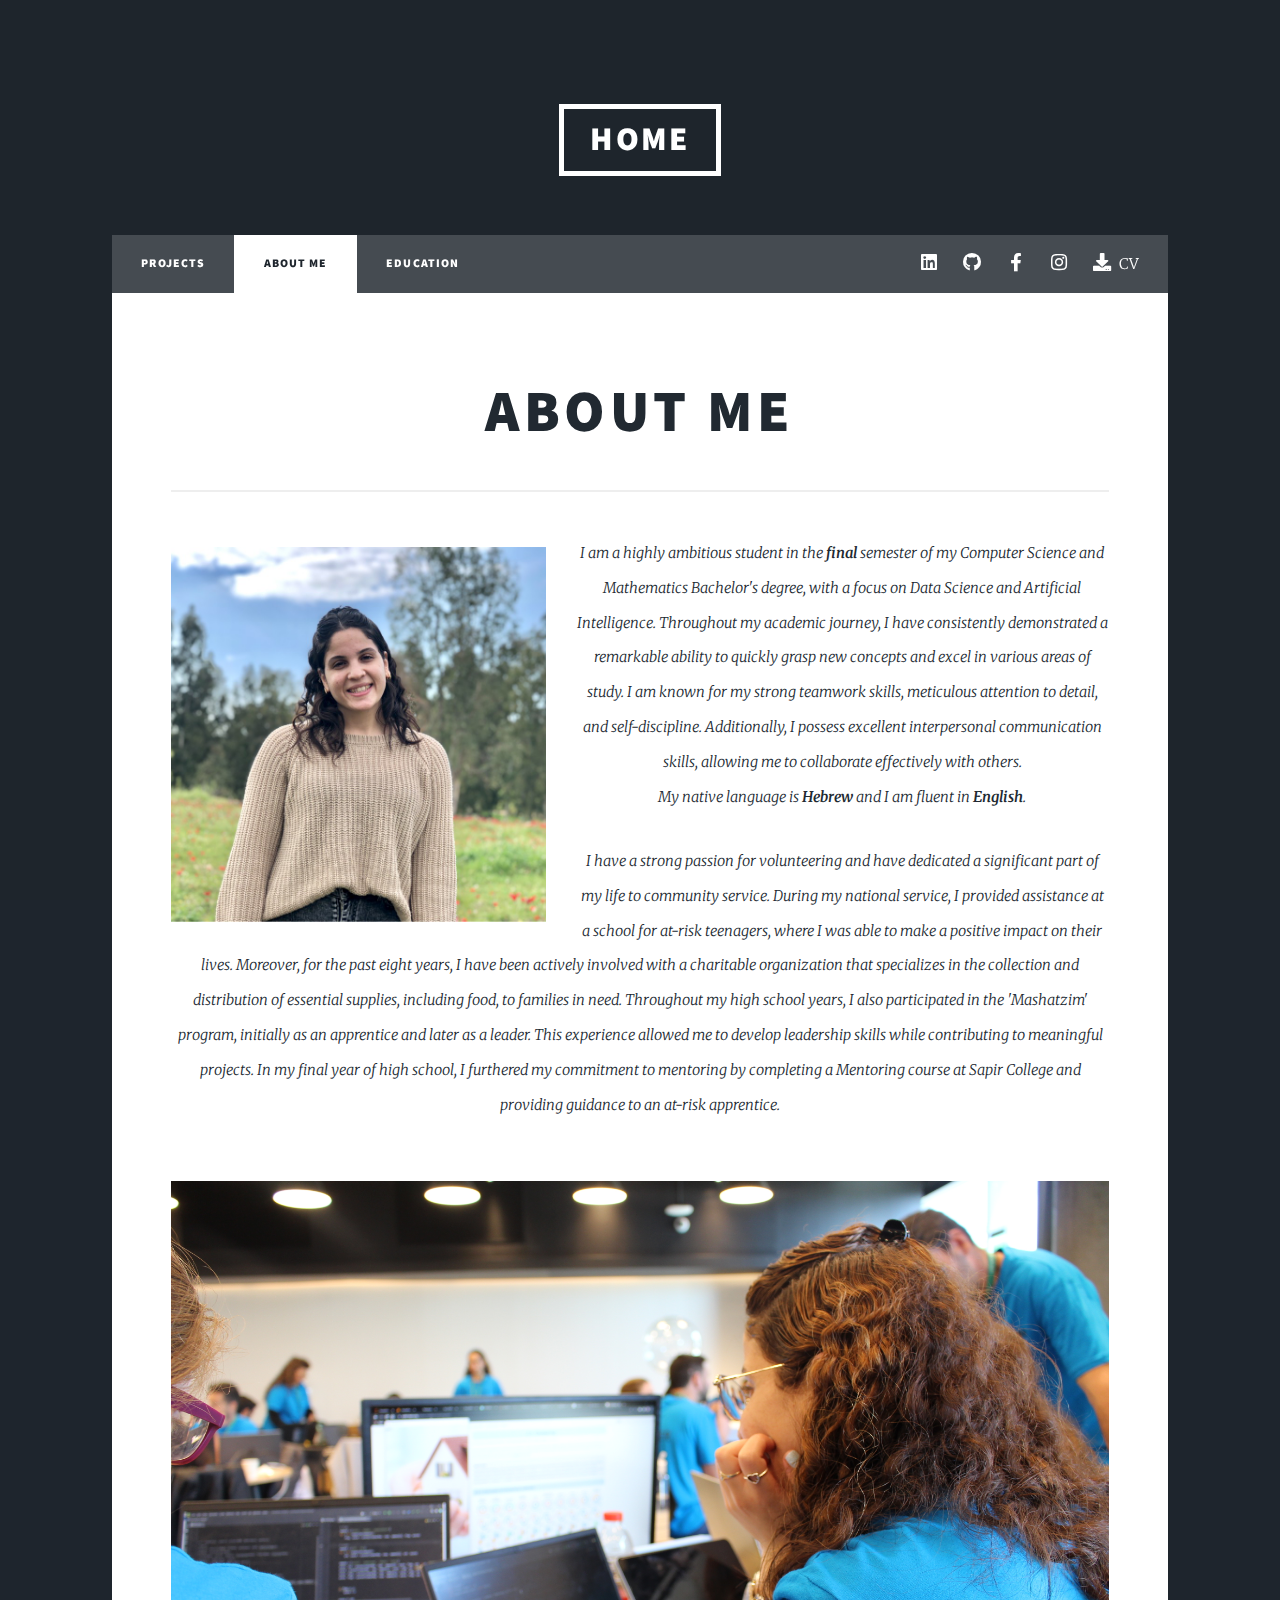
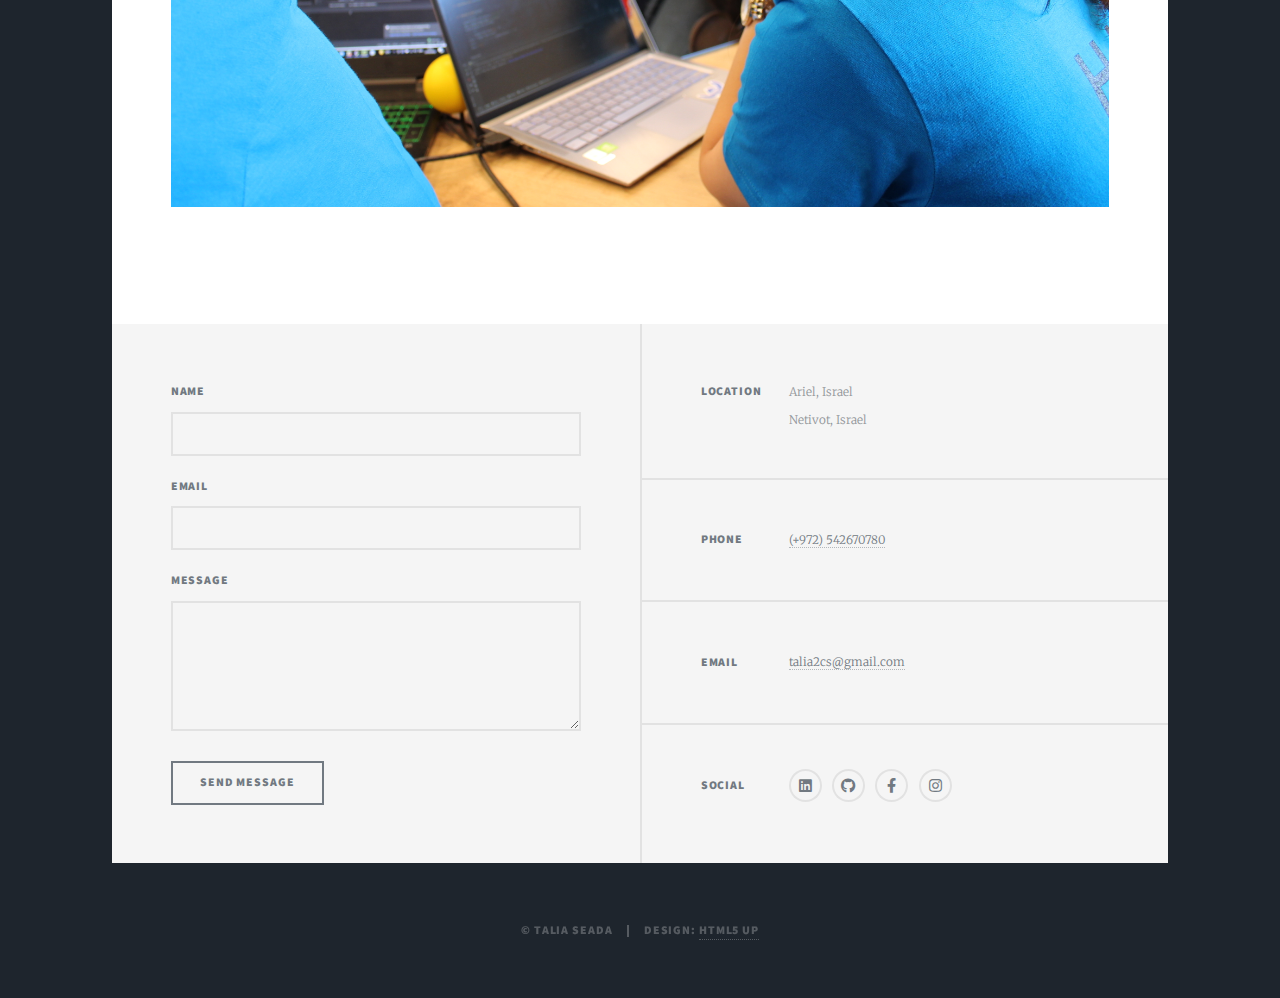
==== aboutMe.html @ 1554a75b "about" ====
<!DOCTYPE HTML>
<!--
	Massively by HTML5 UP
	html5up.net | @ajlkn
	Free for personal and commercial use under the CCA 3.0 license (html5up.net/license)
-->
<html>
	<head>
		<title>Talia Seada | About Me</title>
		<meta charset="utf-8" />
		<meta name="viewport" content="width=device-width, initial-scale=1, user-scalable=no" />
		<link rel="stylesheet" href="assets/css/main.css" />
		<noscript><link rel="stylesheet" href="assets/css/noscript.css" /></noscript>
	</head>
	<body class="is-preload">

		<!-- Wrapper -->
			<div id="wrapper">

				<!-- Header -->
					<header id="header">
						<a href="index.html" class="logo">Home</a>
					</header>

				<!-- Nav -->
					<nav id="nav">
						<ul class="links">
							<li><a href="index.html">Projects</a></li>
							<li class="active"><a href="aboutMe.html">About Me</a></li>
							<li><a href="education.html">Education</a></li>
						</ul>
						<ul class="icons alt">
							<li><a href="https://www.linkedin.com/in/talia-seada/" class="icon brands alt fa-linkedin"><span class="label">linkedin</span></a></li>
							<li><a href="https://github.com/TaliaSeada" class="icon brands alt fa-github"><span class="label">GitHub</span></a></li>
							<li><a href="https://www.facebook.com/profile.php?id=100004389551434" class="icon brands alt fa-facebook-f"><span class="label">Facebook</span></a></li>
							<li><a href="https://www.instagram.com/talia.seada/" class="icon brands alt fa-instagram"><span class="label">Instagram</span></a></li>
							<li><a href="#" class="icon solid fa-download"><span class="lablel">CV</span></a></li>
						</ul>
					</nav>

				<!-- Main -->
					<div id="main">

						<!-- Post -->
							<section class="post">
								<header class="major">
									<h1>About Me</h1>
									<hr />
									<p><span class="image left"><img src="images/profile.jpg" alt="" /></span> I am a highly ambitious student in the <strong>final</strong> semester of my Computer Science and Mathematics Bachelor's degree,
										with a focus on Data Science and Artificial Intelligence. Throughout my academic journey, 
										I have consistently demonstrated a remarkable ability to quickly grasp new concepts and excel in various areas of study.
										I am known for my strong teamwork skills, meticulous attention to detail, and self-discipline.
										Additionally, I possess excellent interpersonal communication skills, allowing me to collaborate effectively with others.<br/>
										My native language is <b>Hebrew</b> and I am fluent in <b>English</b>.</p>
									
									<p> I have a strong passion for volunteering and have dedicated a significant part of my life to community service. 
										During my national service, I provided assistance at a school for at-risk teenagers, where I was able to make a positive impact on their lives. 
										Moreover, for the past eight years, I have been actively involved with a charitable organization that specializes in 
										the collection and distribution of essential supplies, including food, to families in need.
										Throughout my high school years, I also participated in the 'Mashatzim' program, initially as an apprentice and later as a leader. 
										This experience allowed me to develop leadership skills while contributing to meaningful projects. In my final year of high school, 
										I furthered my commitment to mentoring by completing a Mentoring course at Sapir College and providing guidance to an at-risk apprentice. 
									</p>	
								</header>
							
								
								<div class="image main"><img src="images/me.JPG" alt="" /></div>
							</section>
							

					</div>

				<!-- Footer -->
					<footer id="footer">
						<section>
							<form method="post" action="#">
								<div class="fields">
									<div class="field">
										<label for="name">Name</label>
										<input type="text" name="name" id="name" />
									</div>
									<div class="field">
										<label for="email">Email</label>
										<input type="text" name="email" id="email" />
									</div>
									<div class="field">
										<label for="message">Message</label>
										<textarea name="message" id="message" rows="3"></textarea>
									</div>
								</div>
								<ul class="actions">
									<li><input type="submit" value="Send Message" /></li>
								</ul>
							</form>
						</section>
						<section class="split contact">
							<section class="alt">
								<h3>Location</h3>
								<p>Ariel, Israel<br />
								Netivot, Israel</p>
							</section>
							<section>
								<h3>Phone</h3>
								<p><a>(+972) 542670780</a></p>
							</section>
							<section>
								<h3>Email</h3>
								<p><a href="mailto: talia2cs@gmail.com"> talia2cs@gmail.com</a></p>
							</section>
							<section>
								<h3>Social</h3>
								<ul class="icons alt">
									<li><a href="https://www.linkedin.com/in/talia-seada/" class="icon brands alt fa-linkedin"><span class="label">linkedin</span></a></li>
									<li><a href="https://github.com/TaliaSeada" class="icon brands alt fa-github"><span class="label">GitHub</span></a></li>
									<li><a href="https://www.facebook.com/profile.php?id=100004389551434" class="icon brands alt fa-facebook-f"><span class="label">Facebook</span></a></li>
									<li><a href="https://www.instagram.com/talia.seada/" class="icon brands alt fa-instagram"><span class="label">Instagram</span></a></li>
								</ul>
							</section>
						</section>
					</footer>

				<!-- Copyright -->
					<div id="copyright">
						<ul><li>&copy; Talia Seada</li><li>Design: <a href="https://html5up.net">HTML5 UP</a></li></ul>
					</div>

			</div>

		<!-- Scripts -->
			<script src="assets/js/jquery.min.js"></script>
			<script src="assets/js/jquery.scrollex.min.js"></script>
			<script src="assets/js/jquery.scrolly.min.js"></script>
			<script src="assets/js/browser.min.js"></script>
			<script src="assets/js/breakpoints.min.js"></script>
			<script src="assets/js/util.js"></script>
			<script src="assets/js/main.js"></script>

	</body>
</html>
---- assets/css/main.css ----
@import url(fontawesome-all.min.css);
@import url("https://fonts.googleapis.com/css?family=Merriweather:300,700,300italic,700italic|Source+Sans+Pro:900");

/*
	Massively by HTML5 UP
	html5up.net | @ajlkn
	Free for personal and commercial use under the CCA 3.0 license (html5up.net/license)
*/

html, body, div, span, applet, object,
iframe, h1, h2, h3, h4, h5, h6, p, blockquote,
pre, a, abbr, acronym, address, big, cite,
code, del, dfn, em, img, ins, kbd, q, s, samp,
small, strike, strong, sub, sup, tt, var, b,
u, i, center, dl, dt, dd, ol, ul, li, fieldset,
form, label, legend, table, caption, tbody,
tfoot, thead, tr, th, td, article, aside,
canvas, details, embed, figure, figcaption,
footer, header, hgroup, menu, nav, output, ruby,
section, summary, time, mark, audio, video {
	margin: 0;
	padding: 0;
	border: 0;
	font-size: 100%;
	font: inherit;
	vertical-align: baseline;}

article, aside, details, figcaption, figure,
footer, header, hgroup, menu, nav, section {
	display: block;}

body {
	line-height: 1;
}

ol, ul {
	list-style: none;
}

blockquote, q {
	quotes: none;
}

	blockquote:before, blockquote:after, q:before, q:after {
		content: '';
		content: none;
	}

table {
	border-collapse: collapse;
	border-spacing: 0;
}

body {
	-webkit-text-size-adjust: none;
}

mark {
	background-color: transparent;
	color: inherit;
}

input::-moz-focus-inner {
	border: 0;
	padding: 0;
}

input, select, textarea {
	-moz-appearance: none;
	-webkit-appearance: none;
	-ms-appearance: none;
	appearance: none;
}

/* Basic */

	@-ms-viewport {
		width: device-width;
	}

	body {
		-ms-overflow-style: scrollbar;
	}

	@media screen and (max-width: 480px) {

		html, body {
			min-width: 320px;
		}

	}

	html {
		box-sizing: border-box;
	}

	*, *:before, *:after {
		box-sizing: inherit;
	}

	body {
		background-color: #1e252d;
	}

		body.is-preload *, body.is-preload *:before, body.is-preload *:after {
			-moz-animation: none !important;
			-webkit-animation: none !important;
			-ms-animation: none !important;
			animation: none !important;
			-moz-transition: none !important;
			-webkit-transition: none !important;
			-ms-transition: none !important;
			transition: none !important;
		}

/* Type */

	html {
		font-size: 16pt;
	}

		@media screen and (max-width: 1680px) {

			html {
				font-size: 12pt;
			}

		}

		@media screen and (max-width: 1280px) {

			html {
				font-size: 11pt;
			}

		}

		@media screen and (max-width: 360px) {

			html {
				font-size: 10pt;
			}

		}

	body {
		color: #212931;
	}

	body, input, select, textarea {
		font-family: "Merriweather", Georgia, serif;
		font-weight: 300;
		font-size: 1rem;
		line-height: 2.375;
	}

	a {
		-moz-transition: color 0.2s ease-in-out, background-color 0.2s ease-in-out, border-color 0.2s ease-in-out, box-shadow 0.2s ease-in-out;
		-webkit-transition: color 0.2s ease-in-out, background-color 0.2s ease-in-out, border-color 0.2s ease-in-out, box-shadow 0.2s ease-in-out;
		-ms-transition: color 0.2s ease-in-out, background-color 0.2s ease-in-out, border-color 0.2s ease-in-out, box-shadow 0.2s ease-in-out;
		transition: color 0.2s ease-in-out, background-color 0.2s ease-in-out, border-color 0.2s ease-in-out, box-shadow 0.2s ease-in-out;
		border-bottom: dotted 1px;
		text-decoration: none;
	}

		a:hover {
			border-bottom-color: transparent;
		}

	strong, b {
		font-weight: 600;
	}

	em, i {
		font-style: italic;
	}

	p {
		text-align: justify;
		margin: 0 0 2rem 0;
	}

	h1, h2, h3, h4, h5, h6 {
		font-family: "Source Sans Pro", Helvetica, sans-serif;
		font-weight: 900;
		line-height: 1.5;
		letter-spacing: 0.075em;
		text-transform: uppercase;
		margin: 0 0 1rem 0;
	}

		h1 a, h2 a, h3 a, h4 a, h5 a, h6 a {
			border-bottom: 0;
			color: inherit;
			text-decoration: none;
		}

	h1 {
		font-size: 4rem;
		line-height: 1.1;
		margin: 0 0 2rem 0;
	}

	h2 {
		font-size: 1.75rem;
		line-height: 1.3;
		margin: 0 0 1.5rem 0;
	}

	h3 {
		font-size: 1.25rem;
		margin: 0 0 1.5rem 0;
	}

	h4 {
		font-size: 1rem;
	}

	h5 {
		font-size: 0.9rem;
	}

	h6 {
		font-size: 0.8rem;
	}

	sub {
		font-size: 0.8rem;
		position: relative;
		top: 0.5rem;
	}

	sup {
		font-size: 0.8rem;
		position: relative;
		top: -0.5rem;
	}

	blockquote {
		border-left: solid 4px;
		font-style: italic;
		margin: 0 0 2rem 0;
		padding: 0.5rem 0 0.5rem 2rem;
	}

	code {
		border: solid 2px;
		font-family: "Courier New", monospace;
		font-size: 0.9rem;
		margin: 0 0.25rem;
		padding: 0.25rem 0.65rem;
	}

	pre {
		-webkit-overflow-scrolling: touch;
		font-family: "Courier New", monospace;
		font-size: 0.9rem;
		margin: 0 0 2rem 0;
	}

		pre code {
			display: block;
			line-height: 1.75;
			padding: 1rem 1.5rem;
			overflow-x: auto;
		}

	hr {
		border: 0;
		border-bottom: solid 2px;
		margin: 3rem 0;
	}

		hr.major {
			margin: 5rem 0;
		}

	.align-left {
		text-align: left;
	}

	.align-center {
		text-align: center;
	}

	.align-right {
		text-align: right;
	}

	input, select, textarea {
		color: #212931;
	}

	a {
		color: #212931;
		border-bottom-color: rgba(33, 41, 49, 0.5);
	}

		a:hover {
			border-bottom-color: transparent;
			color: #18bfef !important;
		}

	strong, b {
		color: #212931;
	}

	h1, h2, h3, h4, h5, h6 {
		color: #212931;
	}

	blockquote {
		border-left-color: #eeeeee;
	}

	code {
		background: rgba(220, 220, 220, 0.25);
		border-color: #eeeeee;
	}

	hr {
		border-bottom-color: #eeeeee;
	}

/* Row */

	.row {
		display: flex;
		flex-wrap: wrap;
		box-sizing: border-box;
		align-items: stretch;
	}

		.row > * {
			box-sizing: border-box;
		}

		.row.gtr-uniform > * > :last-child {
			margin-bottom: 0;
		}

		.row.aln-left {
			justify-content: flex-start;
		}

		.row.aln-center {
			justify-content: center;
		}

		.row.aln-right {
			justify-content: flex-end;
		}

		.row.aln-top {
			align-items: flex-start;
		}

		.row.aln-middle {
			align-items: center;
		}

		.row.aln-bottom {
			align-items: flex-end;
		}

		.row > .imp {
			order: -1;
		}

		.row > .col-1 {
			width: 8.33333%;
		}

		.row > .off-1 {
			margin-left: 8.33333%;
		}

		.row > .col-2 {
			width: 16.66667%;
		}

		.row > .off-2 {
			margin-left: 16.66667%;
		}

		.row > .col-3 {
			width: 25%;
		}

		.row > .off-3 {
			margin-left: 25%;
		}

		.row > .col-4 {
			width: 33.33333%;
		}

		.row > .off-4 {
			margin-left: 33.33333%;
		}

		.row > .col-5 {
			width: 41.66667%;
		}

		.row > .off-5 {
			margin-left: 41.66667%;
		}

		.row > .col-6 {
			width: 50%;
		}

		.row > .off-6 {
			margin-left: 50%;
		}

		.row > .col-7 {
			width: 58.33333%;
		}

		.row > .off-7 {
			margin-left: 58.33333%;
		}

		.row > .col-8 {
			width: 66.66667%;
		}

		.row > .off-8 {
			margin-left: 66.66667%;
		}

		.row > .col-9 {
			width: 75%;
		}

		.row > .off-9 {
			margin-left: 75%;
		}

		.row > .col-10 {
			width: 83.33333%;
		}

		.row > .off-10 {
			margin-left: 83.33333%;
		}

		.row > .col-11 {
			width: 91.66667%;
		}

		.row > .off-11 {
			margin-left: 91.66667%;
		}

		.row > .col-12 {
			width: 100%;
		}

		.row > .off-12 {
			margin-left: 100%;
		}

		.row.gtr-0 {
			margin-top: 0;
			margin-left: 0rem;
		}

			.row.gtr-0 > * {
				padding: 0 0 0 0rem;
			}

			.row.gtr-0.gtr-uniform {
				margin-top: 0rem;
			}

				.row.gtr-0.gtr-uniform > * {
					padding-top: 0rem;
				}

		.row.gtr-25 {
			margin-top: 0;
			margin-left: -0.375rem;
		}

			.row.gtr-25 > * {
				padding: 0 0 0 0.375rem;
			}

			.row.gtr-25.gtr-uniform {
				margin-top: -0.375rem;
			}

				.row.gtr-25.gtr-uniform > * {
					padding-top: 0.375rem;
				}

		.row.gtr-50 {
			margin-top: 0;
			margin-left: -0.75rem;
		}

			.row.gtr-50 > * {
				padding: 0 0 0 0.75rem;
			}

			.row.gtr-50.gtr-uniform {
				margin-top: -0.75rem;
			}

				.row.gtr-50.gtr-uniform > * {
					padding-top: 0.75rem;
				}

		.row {
			margin-top: 0;
			margin-left: -1.5rem;
		}

			.row > * {
				padding: 0 0 0 1.5rem;
			}

			.row.gtr-uniform {
				margin-top: -1.5rem;
			}

				.row.gtr-uniform > * {
					padding-top: 1.5rem;
				}

		.row.gtr-150 {
			margin-top: 0;
			margin-left: -2.25rem;
		}

			.row.gtr-150 > * {
				padding: 0 0 0 2.25rem;
			}

			.row.gtr-150.gtr-uniform {
				margin-top: -2.25rem;
			}

				.row.gtr-150.gtr-uniform > * {
					padding-top: 2.25rem;
				}

		.row.gtr-200 {
			margin-top: 0;
			margin-left: -3rem;
		}

			.row.gtr-200 > * {
				padding: 0 0 0 3rem;
			}

			.row.gtr-200.gtr-uniform {
				margin-top: -3rem;
			}

				.row.gtr-200.gtr-uniform > * {
					padding-top: 3rem;
				}

		@media screen and (max-width: 1680px) {

			.row {
				display: flex;
				flex-wrap: wrap;
				box-sizing: border-box;
				align-items: stretch;
			}

				.row > * {
					box-sizing: border-box;
				}

				.row.gtr-uniform > * > :last-child {
					margin-bottom: 0;
				}

				.row.aln-left {
					justify-content: flex-start;
				}

				.row.aln-center {
					justify-content: center;
				}

				.row.aln-right {
					justify-content: flex-end;
				}

				.row.aln-top {
					align-items: flex-start;
				}

				.row.aln-middle {
					align-items: center;
				}

				.row.aln-bottom {
					align-items: flex-end;
				}

				.row > .imp-xlarge {
					order: -1;
				}

				.row > .col-1-xlarge {
					width: 8.33333%;
				}

				.row > .off-1-xlarge {
					margin-left: 8.33333%;
				}

				.row > .col-2-xlarge {
					width: 16.66667%;
				}

				.row > .off-2-xlarge {
					margin-left: 16.66667%;
				}

				.row > .col-3-xlarge {
					width: 25%;
				}

				.row > .off-3-xlarge {
					margin-left: 25%;
				}

				.row > .col-4-xlarge {
					width: 33.33333%;
				}

				.row > .off-4-xlarge {
					margin-left: 33.33333%;
				}

				.row > .col-5-xlarge {
					width: 41.66667%;
				}

				.row > .off-5-xlarge {
					margin-left: 41.66667%;
				}

				.row > .col-6-xlarge {
					width: 50%;
				}

				.row > .off-6-xlarge {
					margin-left: 50%;
				}

				.row > .col-7-xlarge {
					width: 58.33333%;
				}

				.row > .off-7-xlarge {
					margin-left: 58.33333%;
				}

				.row > .col-8-xlarge {
					width: 66.66667%;
				}

				.row > .off-8-xlarge {
					margin-left: 66.66667%;
				}

				.row > .col-9-xlarge {
					width: 75%;
				}

				.row > .off-9-xlarge {
					margin-left: 75%;
				}

				.row > .col-10-xlarge {
					width: 83.33333%;
				}

				.row > .off-10-xlarge {
					margin-left: 83.33333%;
				}

				.row > .col-11-xlarge {
					width: 91.66667%;
				}

				.row > .off-11-xlarge {
					margin-left: 91.66667%;
				}

				.row > .col-12-xlarge {
					width: 100%;
				}

				.row > .off-12-xlarge {
					margin-left: 100%;
				}

				.row.gtr-0 {
					margin-top: 0;
					margin-left: 0rem;
				}

					.row.gtr-0 > * {
						padding: 0 0 0 0rem;
					}

					.row.gtr-0.gtr-uniform {
						margin-top: 0rem;
					}

						.row.gtr-0.gtr-uniform > * {
							padding-top: 0rem;
						}

				.row.gtr-25 {
					margin-top: 0;
					margin-left: -0.375rem;
				}

					.row.gtr-25 > * {
						padding: 0 0 0 0.375rem;
					}

					.row.gtr-25.gtr-uniform {
						margin-top: -0.375rem;
					}

						.row.gtr-25.gtr-uniform > * {
							padding-top: 0.375rem;
						}

				.row.gtr-50 {
					margin-top: 0;
					margin-left: -0.75rem;
				}

					.row.gtr-50 > * {
						padding: 0 0 0 0.75rem;
					}

					.row.gtr-50.gtr-uniform {
						margin-top: -0.75rem;
					}

						.row.gtr-50.gtr-uniform > * {
							padding-top: 0.75rem;
						}

				.row {
					margin-top: 0;
					margin-left: -1.5rem;
				}

					.row > * {
						padding: 0 0 0 1.5rem;
					}

					.row.gtr-uniform {
						margin-top: -1.5rem;
					}

						.row.gtr-uniform > * {
							padding-top: 1.5rem;
						}

				.row.gtr-150 {
					margin-top: 0;
					margin-left: -2.25rem;
				}

					.row.gtr-150 > * {
						padding: 0 0 0 2.25rem;
					}

					.row.gtr-150.gtr-uniform {
						margin-top: -2.25rem;
					}

						.row.gtr-150.gtr-uniform > * {
							padding-top: 2.25rem;
						}

				.row.gtr-200 {
					margin-top: 0;
					margin-left: -3rem;
				}

					.row.gtr-200 > * {
						padding: 0 0 0 3rem;
					}

					.row.gtr-200.gtr-uniform {
						margin-top: -3rem;
					}

						.row.gtr-200.gtr-uniform > * {
							padding-top: 3rem;
						}

		}

		@media screen and (max-width: 1280px) {

			.row {
				display: flex;
				flex-wrap: wrap;
				box-sizing: border-box;
				align-items: stretch;
			}

				.row > * {
					box-sizing: border-box;
				}

				.row.gtr-uniform > * > :last-child {
					margin-bottom: 0;
				}

				.row.aln-left {
					justify-content: flex-start;
				}

				.row.aln-center {
					justify-content: center;
				}

				.row.aln-right {
					justify-content: flex-end;
				}

				.row.aln-top {
					align-items: flex-start;
				}

				.row.aln-middle {
					align-items: center;
				}

				.row.aln-bottom {
					align-items: flex-end;
				}

				.row > .imp-large {
					order: -1;
				}

				.row > .col-1-large {
					width: 8.33333%;
				}

				.row > .off-1-large {
					margin-left: 8.33333%;
				}

				.row > .col-2-large {
					width: 16.66667%;
				}

				.row > .off-2-large {
					margin-left: 16.66667%;
				}

				.row > .col-3-large {
					width: 25%;
				}

				.row > .off-3-large {
					margin-left: 25%;
				}

				.row > .col-4-large {
					width: 33.33333%;
				}

				.row > .off-4-large {
					margin-left: 33.33333%;
				}

				.row > .col-5-large {
					width: 41.66667%;
				}

				.row > .off-5-large {
					margin-left: 41.66667%;
				}

				.row > .col-6-large {
					width: 50%;
				}

				.row > .off-6-large {
					margin-left: 50%;
				}

				.row > .col-7-large {
					width: 58.33333%;
				}

				.row > .off-7-large {
					margin-left: 58.33333%;
				}

				.row > .col-8-large {
					width: 66.66667%;
				}

				.row > .off-8-large {
					margin-left: 66.66667%;
				}

				.row > .col-9-large {
					width: 75%;
				}

				.row > .off-9-large {
					margin-left: 75%;
				}

				.row > .col-10-large {
					width: 83.33333%;
				}

				.row > .off-10-large {
					margin-left: 83.33333%;
				}

				.row > .col-11-large {
					width: 91.66667%;
				}

				.row > .off-11-large {
					margin-left: 91.66667%;
				}

				.row > .col-12-large {
					width: 100%;
				}

				.row > .off-12-large {
					margin-left: 100%;
				}

				.row.gtr-0 {
					margin-top: 0;
					margin-left: 0rem;
				}

					.row.gtr-0 > * {
						padding: 0 0 0 0rem;
					}

					.row.gtr-0.gtr-uniform {
						margin-top: 0rem;
					}

						.row.gtr-0.gtr-uniform > * {
							padding-top: 0rem;
						}

				.row.gtr-25 {
					margin-top: 0;
					margin-left: -0.375rem;
				}

					.row.gtr-25 > * {
						padding: 0 0 0 0.375rem;
					}

					.row.gtr-25.gtr-uniform {
						margin-top: -0.375rem;
					}

						.row.gtr-25.gtr-uniform > * {
							padding-top: 0.375rem;
						}

				.row.gtr-50 {
					margin-top: 0;
					margin-left: -0.75rem;
				}

					.row.gtr-50 > * {
						padding: 0 0 0 0.75rem;
					}

					.row.gtr-50.gtr-uniform {
						margin-top: -0.75rem;
					}

						.row.gtr-50.gtr-uniform > * {
							padding-top: 0.75rem;
						}

				.row {
					margin-top: 0;
					margin-left: -1.5rem;
				}

					.row > * {
						padding: 0 0 0 1.5rem;
					}

					.row.gtr-uniform {
						margin-top: -1.5rem;
					}

						.row.gtr-uniform > * {
							padding-top: 1.5rem;
						}

				.row.gtr-150 {
					margin-top: 0;
					margin-left: -2.25rem;
				}

					.row.gtr-150 > * {
						padding: 0 0 0 2.25rem;
					}

					.row.gtr-150.gtr-uniform {
						margin-top: -2.25rem;
					}

						.row.gtr-150.gtr-uniform > * {
							padding-top: 2.25rem;
						}

				.row.gtr-200 {
					margin-top: 0;
					margin-left: -3rem;
				}

					.row.gtr-200 > * {
						padding: 0 0 0 3rem;
					}

					.row.gtr-200.gtr-uniform {
						margin-top: -3rem;
					}

						.row.gtr-200.gtr-uniform > * {
							padding-top: 3rem;
						}

		}

		@media screen and (max-width: 980px) {

			.row {
				display: flex;
				flex-wrap: wrap;
				box-sizing: border-box;
				align-items: stretch;
			}

				.row > * {
					box-sizing: border-box;
				}

				.row.gtr-uniform > * > :last-child {
					margin-bottom: 0;
				}

				.row.aln-left {
					justify-content: flex-start;
				}

				.row.aln-center {
					justify-content: center;
				}

				.row.aln-right {
					justify-content: flex-end;
				}

				.row.aln-top {
					align-items: flex-start;
				}

				.row.aln-middle {
					align-items: center;
				}

				.row.aln-bottom {
					align-items: flex-end;
				}

				.row > .imp-medium {
					order: -1;
				}

				.row > .col-1-medium {
					width: 8.33333%;
				}

				.row > .off-1-medium {
					margin-left: 8.33333%;
				}

				.row > .col-2-medium {
					width: 16.66667%;
				}

				.row > .off-2-medium {
					margin-left: 16.66667%;
				}

				.row > .col-3-medium {
					width: 25%;
				}

				.row > .off-3-medium {
					margin-left: 25%;
				}

				.row > .col-4-medium {
					width: 33.33333%;
				}

				.row > .off-4-medium {
					margin-left: 33.33333%;
				}

				.row > .col-5-medium {
					width: 41.66667%;
				}

				.row > .off-5-medium {
					margin-left: 41.66667%;
				}

				.row > .col-6-medium {
					width: 50%;
				}

				.row > .off-6-medium {
					margin-left: 50%;
				}

				.row > .col-7-medium {
					width: 58.33333%;
				}

				.row > .off-7-medium {
					margin-left: 58.33333%;
				}

				.row > .col-8-medium {
					width: 66.66667%;
				}

				.row > .off-8-medium {
					margin-left: 66.66667%;
				}

				.row > .col-9-medium {
					width: 75%;
				}

				.row > .off-9-medium {
					margin-left: 75%;
				}

				.row > .col-10-medium {
					width: 83.33333%;
				}

				.row > .off-10-medium {
					margin-left: 83.33333%;
				}

				.row > .col-11-medium {
					width: 91.66667%;
				}

				.row > .off-11-medium {
					margin-left: 91.66667%;
				}

				.row > .col-12-medium {
					width: 100%;
				}

				.row > .off-12-medium {
					margin-left: 100%;
				}

				.row.gtr-0 {
					margin-top: 0;
					margin-left: 0rem;
				}

					.row.gtr-0 > * {
						padding: 0 0 0 0rem;
					}

					.row.gtr-0.gtr-uniform {
						margin-top: 0rem;
					}

						.row.gtr-0.gtr-uniform > * {
							padding-top: 0rem;
						}

				.row.gtr-25 {
					margin-top: 0;
					margin-left: -0.375rem;
				}

					.row.gtr-25 > * {
						padding: 0 0 0 0.375rem;
					}

					.row.gtr-25.gtr-uniform {
						margin-top: -0.375rem;
					}

						.row.gtr-25.gtr-uniform > * {
							padding-top: 0.375rem;
						}

				.row.gtr-50 {
					margin-top: 0;
					margin-left: -0.75rem;
				}

					.row.gtr-50 > * {
						padding: 0 0 0 0.75rem;
					}

					.row.gtr-50.gtr-uniform {
						margin-top: -0.75rem;
					}

						.row.gtr-50.gtr-uniform > * {
							padding-top: 0.75rem;
						}

				.row {
					margin-top: 0;
					margin-left: -1.5rem;
				}

					.row > * {
						padding: 0 0 0 1.5rem;
					}

					.row.gtr-uniform {
						margin-top: -1.5rem;
					}

						.row.gtr-uniform > * {
							padding-top: 1.5rem;
						}

				.row.gtr-150 {
					margin-top: 0;
					margin-left: -2.25rem;
				}

					.row.gtr-150 > * {
						padding: 0 0 0 2.25rem;
					}

					.row.gtr-150.gtr-uniform {
						margin-top: -2.25rem;
					}

						.row.gtr-150.gtr-uniform > * {
							padding-top: 2.25rem;
						}

				.row.gtr-200 {
					margin-top: 0;
					margin-left: -3rem;
				}

					.row.gtr-200 > * {
						padding: 0 0 0 3rem;
					}

					.row.gtr-200.gtr-uniform {
						margin-top: -3rem;
					}

						.row.gtr-200.gtr-uniform > * {
							padding-top: 3rem;
						}

		}

		@media screen and (max-width: 736px) {

			.row {
				display: flex;
				flex-wrap: wrap;
				box-sizing: border-box;
				align-items: stretch;
			}

				.row > * {
					box-sizing: border-box;
				}

				.row.gtr-uniform > * > :last-child {
					margin-bottom: 0;
				}

				.row.aln-left {
					justify-content: flex-start;
				}

				.row.aln-center {
					justify-content: center;
				}

				.row.aln-right {
					justify-content: flex-end;
				}

				.row.aln-top {
					align-items: flex-start;
				}

				.row.aln-middle {
					align-items: center;
				}

				.row.aln-bottom {
					align-items: flex-end;
				}

				.row > .imp-small {
					order: -1;
				}

				.row > .col-1-small {
					width: 8.33333%;
				}

				.row > .off-1-small {
					margin-left: 8.33333%;
				}

				.row > .col-2-small {
					width: 16.66667%;
				}

				.row > .off-2-small {
					margin-left: 16.66667%;
				}

				.row > .col-3-small {
					width: 25%;
				}

				.row > .off-3-small {
					margin-left: 25%;
				}

				.row > .col-4-small {
					width: 33.33333%;
				}

				.row > .off-4-small {
					margin-left: 33.33333%;
				}

				.row > .col-5-small {
					width: 41.66667%;
				}

				.row > .off-5-small {
					margin-left: 41.66667%;
				}

				.row > .col-6-small {
					width: 50%;
				}

				.row > .off-6-small {
					margin-left: 50%;
				}

				.row > .col-7-small {
					width: 58.33333%;
				}

				.row > .off-7-small {
					margin-left: 58.33333%;
				}

				.row > .col-8-small {
					width: 66.66667%;
				}

				.row > .off-8-small {
					margin-left: 66.66667%;
				}

				.row > .col-9-small {
					width: 75%;
				}

				.row > .off-9-small {
					margin-left: 75%;
				}

				.row > .col-10-small {
					width: 83.33333%;
				}

				.row > .off-10-small {
					margin-left: 83.33333%;
				}

				.row > .col-11-small {
					width: 91.66667%;
				}

				.row > .off-11-small {
					margin-left: 91.66667%;
				}

				.row > .col-12-small {
					width: 100%;
				}

				.row > .off-12-small {
					margin-left: 100%;
				}

				.row.gtr-0 {
					margin-top: 0;
					margin-left: 0rem;
				}

					.row.gtr-0 > * {
						padding: 0 0 0 0rem;
					}

					.row.gtr-0.gtr-uniform {
						margin-top: 0rem;
					}

						.row.gtr-0.gtr-uniform > * {
							padding-top: 0rem;
						}

				.row.gtr-25 {
					margin-top: 0;
					margin-left: -0.375rem;
				}

					.row.gtr-25 > * {
						padding: 0 0 0 0.375rem;
					}

					.row.gtr-25.gtr-uniform {
						margin-top: -0.375rem;
					}

						.row.gtr-25.gtr-uniform > * {
							padding-top: 0.375rem;
						}

				.row.gtr-50 {
					margin-top: 0;
					margin-left: -0.75rem;
				}

					.row.gtr-50 > * {
						padding: 0 0 0 0.75rem;
					}

					.row.gtr-50.gtr-uniform {
						margin-top: -0.75rem;
					}

						.row.gtr-50.gtr-uniform > * {
							padding-top: 0.75rem;
						}

				.row {
					margin-top: 0;
					margin-left: -1.5rem;
				}

					.row > * {
						padding: 0 0 0 1.5rem;
					}

					.row.gtr-uniform {
						margin-top: -1.5rem;
					}

						.row.gtr-uniform > * {
							padding-top: 1.5rem;
						}

				.row.gtr-150 {
					margin-top: 0;
					margin-left: -2.25rem;
				}

					.row.gtr-150 > * {
						padding: 0 0 0 2.25rem;
					}

					.row.gtr-150.gtr-uniform {
						margin-top: -2.25rem;
					}

						.row.gtr-150.gtr-uniform > * {
							padding-top: 2.25rem;
						}

				.row.gtr-200 {
					margin-top: 0;
					margin-left: -3rem;
				}

					.row.gtr-200 > * {
						padding: 0 0 0 3rem;
					}

					.row.gtr-200.gtr-uniform {
						margin-top: -3rem;
					}

						.row.gtr-200.gtr-uniform > * {
							padding-top: 3rem;
						}

		}

		@media screen and (max-width: 480px) {

			.row {
				display: flex;
				flex-wrap: wrap;
				box-sizing: border-box;
				align-items: stretch;
			}

				.row > * {
					box-sizing: border-box;
				}

				.row.gtr-uniform > * > :last-child {
					margin-bottom: 0;
				}

				.row.aln-left {
					justify-content: flex-start;
				}

				.row.aln-center {
					justify-content: center;
				}

				.row.aln-right {
					justify-content: flex-end;
				}

				.row.aln-top {
					align-items: flex-start;
				}

				.row.aln-middle {
					align-items: center;
				}

				.row.aln-bottom {
					align-items: flex-end;
				}

				.row > .imp-xsmall {
					order: -1;
				}

				.row > .col-1-xsmall {
					width: 8.33333%;
				}

				.row > .off-1-xsmall {
					margin-left: 8.33333%;
				}

				.row > .col-2-xsmall {
					width: 16.66667%;
				}

				.row > .off-2-xsmall {
					margin-left: 16.66667%;
				}

				.row > .col-3-xsmall {
					width: 25%;
				}

				.row > .off-3-xsmall {
					margin-left: 25%;
				}

				.row > .col-4-xsmall {
					width: 33.33333%;
				}

				.row > .off-4-xsmall {
					margin-left: 33.33333%;
				}

				.row > .col-5-xsmall {
					width: 41.66667%;
				}

				.row > .off-5-xsmall {
					margin-left: 41.66667%;
				}

				.row > .col-6-xsmall {
					width: 50%;
				}

				.row > .off-6-xsmall {
					margin-left: 50%;
				}

				.row > .col-7-xsmall {
					width: 58.33333%;
				}

				.row > .off-7-xsmall {
					margin-left: 58.33333%;
				}

				.row > .col-8-xsmall {
					width: 66.66667%;
				}

				.row > .off-8-xsmall {
					margin-left: 66.66667%;
				}

				.row > .col-9-xsmall {
					width: 75%;
				}

				.row > .off-9-xsmall {
					margin-left: 75%;
				}

				.row > .col-10-xsmall {
					width: 83.33333%;
				}

				.row > .off-10-xsmall {
					margin-left: 83.33333%;
				}

				.row > .col-11-xsmall {
					width: 91.66667%;
				}

				.row > .off-11-xsmall {
					margin-left: 91.66667%;
				}

				.row > .col-12-xsmall {
					width: 100%;
				}

				.row > .off-12-xsmall {
					margin-left: 100%;
				}

				.row.gtr-0 {
					margin-top: 0;
					margin-left: 0rem;
				}

					.row.gtr-0 > * {
						padding: 0 0 0 0rem;
					}

					.row.gtr-0.gtr-uniform {
						margin-top: 0rem;
					}

						.row.gtr-0.gtr-uniform > * {
							padding-top: 0rem;
						}

				.row.gtr-25 {
					margin-top: 0;
					margin-left: -0.375rem;
				}

					.row.gtr-25 > * {
						padding: 0 0 0 0.375rem;
					}

					.row.gtr-25.gtr-uniform {
						margin-top: -0.375rem;
					}

						.row.gtr-25.gtr-uniform > * {
							padding-top: 0.375rem;
						}

				.row.gtr-50 {
					margin-top: 0;
					margin-left: -0.75rem;
				}

					.row.gtr-50 > * {
						padding: 0 0 0 0.75rem;
					}

					.row.gtr-50.gtr-uniform {
						margin-top: -0.75rem;
					}

						.row.gtr-50.gtr-uniform > * {
							padding-top: 0.75rem;
						}

				.row {
					margin-top: 0;
					margin-left: -1.5rem;
				}

					.row > * {
						padding: 0 0 0 1.5rem;
					}

					.row.gtr-uniform {
						margin-top: -1.5rem;
					}

						.row.gtr-uniform > * {
							padding-top: 1.5rem;
						}

				.row.gtr-150 {
					margin-top: 0;
					margin-left: -2.25rem;
				}

					.row.gtr-150 > * {
						padding: 0 0 0 2.25rem;
					}

					.row.gtr-150.gtr-uniform {
						margin-top: -2.25rem;
					}

						.row.gtr-150.gtr-uniform > * {
							padding-top: 2.25rem;
						}

				.row.gtr-200 {
					margin-top: 0;
					margin-left: -3rem;
				}

					.row.gtr-200 > * {
						padding: 0 0 0 3rem;
					}

					.row.gtr-200.gtr-uniform {
						margin-top: -3rem;
					}

						.row.gtr-200.gtr-uniform > * {
							padding-top: 3rem;
						}

		}

		@media screen and (max-width: 360px) {

			.row {
				display: flex;
				flex-wrap: wrap;
				box-sizing: border-box;
				align-items: stretch;
			}

				.row > * {
					box-sizing: border-box;
				}

				.row.gtr-uniform > * > :last-child {
					margin-bottom: 0;
				}

				.row.aln-left {
					justify-content: flex-start;
				}

				.row.aln-center {
					justify-content: center;
				}

				.row.aln-right {
					justify-content: flex-end;
				}

				.row.aln-top {
					align-items: flex-start;
				}

				.row.aln-middle {
					align-items: center;
				}

				.row.aln-bottom {
					align-items: flex-end;
				}

				.row > .imp-xxsmall {
					order: -1;
				}

				.row > .col-1-xxsmall {
					width: 8.33333%;
				}

				.row > .off-1-xxsmall {
					margin-left: 8.33333%;
				}

				.row > .col-2-xxsmall {
					width: 16.66667%;
				}

				.row > .off-2-xxsmall {
					margin-left: 16.66667%;
				}

				.row > .col-3-xxsmall {
					width: 25%;
				}

				.row > .off-3-xxsmall {
					margin-left: 25%;
				}

				.row > .col-4-xxsmall {
					width: 33.33333%;
				}

				.row > .off-4-xxsmall {
					margin-left: 33.33333%;
				}

				.row > .col-5-xxsmall {
					width: 41.66667%;
				}

				.row > .off-5-xxsmall {
					margin-left: 41.66667%;
				}

				.row > .col-6-xxsmall {
					width: 50%;
				}

				.row > .off-6-xxsmall {
					margin-left: 50%;
				}

				.row > .col-7-xxsmall {
					width: 58.33333%;
				}

				.row > .off-7-xxsmall {
					margin-left: 58.33333%;
				}

				.row > .col-8-xxsmall {
					width: 66.66667%;
				}

				.row > .off-8-xxsmall {
					margin-left: 66.66667%;
				}

				.row > .col-9-xxsmall {
					width: 75%;
				}

				.row > .off-9-xxsmall {
					margin-left: 75%;
				}

				.row > .col-10-xxsmall {
					width: 83.33333%;
				}

				.row > .off-10-xxsmall {
					margin-left: 83.33333%;
				}

				.row > .col-11-xxsmall {
					width: 91.66667%;
				}

				.row > .off-11-xxsmall {
					margin-left: 91.66667%;
				}

				.row > .col-12-xxsmall {
					width: 100%;
				}

				.row > .off-12-xxsmall {
					margin-left: 100%;
				}

				.row.gtr-0 {
					margin-top: 0;
					margin-left: 0rem;
				}

					.row.gtr-0 > * {
						padding: 0 0 0 0rem;
					}

					.row.gtr-0.gtr-uniform {
						margin-top: 0rem;
					}

						.row.gtr-0.gtr-uniform > * {
							padding-top: 0rem;
						}

				.row.gtr-25 {
					margin-top: 0;
					margin-left: -0.375rem;
				}

					.row.gtr-25 > * {
						padding: 0 0 0 0.375rem;
					}

					.row.gtr-25.gtr-uniform {
						margin-top: -0.375rem;
					}

						.row.gtr-25.gtr-uniform > * {
							padding-top: 0.375rem;
						}

				.row.gtr-50 {
					margin-top: 0;
					margin-left: -0.75rem;
				}

					.row.gtr-50 > * {
						padding: 0 0 0 0.75rem;
					}

					.row.gtr-50.gtr-uniform {
						margin-top: -0.75rem;
					}

						.row.gtr-50.gtr-uniform > * {
							padding-top: 0.75rem;
						}

				.row {
					margin-top: 0;
					margin-left: -1.5rem;
				}

					.row > * {
						padding: 0 0 0 1.5rem;
					}

					.row.gtr-uniform {
						margin-top: -1.5rem;
					}

						.row.gtr-uniform > * {
							padding-top: 1.5rem;
						}

				.row.gtr-150 {
					margin-top: 0;
					margin-left: -2.25rem;
				}

					.row.gtr-150 > * {
						padding: 0 0 0 2.25rem;
					}

					.row.gtr-150.gtr-uniform {
						margin-top: -2.25rem;
					}

						.row.gtr-150.gtr-uniform > * {
							padding-top: 2.25rem;
						}

				.row.gtr-200 {
					margin-top: 0;
					margin-left: -3rem;
				}

					.row.gtr-200 > * {
						padding: 0 0 0 3rem;
					}

					.row.gtr-200.gtr-uniform {
						margin-top: -3rem;
					}

						.row.gtr-200.gtr-uniform > * {
							padding-top: 3rem;
						}

		}

/* Box */

	.box {
		border: solid 2px;
		margin-bottom: 2rem;
		padding: 1.5rem;
	}

		.box > :last-child,
		.box > :last-child > :last-child,
		.box > :last-child > :last-child > :last-child {
			margin-bottom: 0;
		}

		.box.alt {
			border: 0;
			border-radius: 0;
			padding: 0;
		}

	.box {
		border-color: #eeeeee;
	}

/* Button */

	input[type="submit"],
	input[type="reset"],
	input[type="button"],
	button,
	.button {
		-moz-appearance: none;
		-webkit-appearance: none;
		-ms-appearance: none;
		appearance: none;
		-moz-transition: background-color 0.2s ease-in-out, box-shadow 0.2s ease-in-out, color 0.2s ease-in-out;
		-webkit-transition: background-color 0.2s ease-in-out, box-shadow 0.2s ease-in-out, color 0.2s ease-in-out;
		-ms-transition: background-color 0.2s ease-in-out, box-shadow 0.2s ease-in-out, color 0.2s ease-in-out;
		transition: background-color 0.2s ease-in-out, box-shadow 0.2s ease-in-out, color 0.2s ease-in-out;
		border: 0;
		border-radius: 0;
		cursor: pointer;
		display: inline-block;
		font-family: "Source Sans Pro", Helvetica, sans-serif;
		font-size: 0.8rem;
		font-weight: 900;
		letter-spacing: 0.075em;
		height: 3rem;
		line-height: 3rem;
		padding: 0 2rem;
		text-align: center;
		text-decoration: none;
		text-transform: uppercase;
		white-space: nowrap;
	}

		input[type="submit"].icon:before,
		input[type="reset"].icon:before,
		input[type="button"].icon:before,
		button.icon:before,
		.button.icon:before {
			margin-right: 0.5rem;
		}

		input[type="submit"].icon.solo,
		input[type="reset"].icon.solo,
		input[type="button"].icon.solo,
		button.icon.solo,
		.button.icon.solo {
			position: relative;
			width: 4rem;
			height: 4rem;
			line-height: 4rem;
			border-radius: 4rem;
			text-indent: 4rem;
			overflow: hidden;
			padding: 0;
			white-space: nowrap;
		}

			input[type="submit"].icon.solo:before,
			input[type="reset"].icon.solo:before,
			input[type="button"].icon.solo:before,
			button.icon.solo:before,
			.button.icon.solo:before {
				position: absolute;
				display: block;
				top: 0;
				left: 0;
				width: inherit;
				height: inherit;
				line-height: inherit;
				font-size: 1.25rem;
				margin-right: 0;
				text-align: center;
				text-indent: 0;
			}

		input[type="submit"].fit,
		input[type="reset"].fit,
		input[type="button"].fit,
		button.fit,
		.button.fit {
			width: 100%;
		}

		input[type="submit"].small,
		input[type="reset"].small,
		input[type="button"].small,
		button.small,
		.button.small {
			font-size: 0.7rem;
			height: 2.5rem;
			line-height: 2.5rem;
			padding: 0 1.5rem;
		}

		input[type="submit"].large,
		input[type="reset"].large,
		input[type="button"].large,
		button.large,
		.button.large {
			font-size: 0.9rem;
			height: 3.5rem;
			line-height: 3.5rem;
			padding: 0 2.75rem;
		}

		@media screen and (max-width: 980px) {

			input[type="submit"],
			input[type="reset"],
			input[type="button"],
			button,
			.button {
				font-size: 0.9rem;
				height: 3.25rem;
				line-height: 3.25rem;
			}

				input[type="submit"].large,
				input[type="reset"].large,
				input[type="button"].large,
				button.large,
				.button.large {
					font-size: 1rem;
					height: 3.75rem;
					line-height: 3.75rem;
				}

		}

		input[type="submit"].disabled, input[type="submit"]:disabled,
		input[type="reset"].disabled,
		input[type="reset"]:disabled,
		input[type="button"].disabled,
		input[type="button"]:disabled,
		button.disabled,
		button:disabled,
		.button.disabled,
		.button:disabled {
			pointer-events: none;
			opacity: 0.25;
		}

	input[type="submit"],
	input[type="reset"],
	input[type="button"],
	button,
	.button {
		background-color: transparent;
		box-shadow: inset 0 0 0 2px #212931;
		color: #212931 !important;
	}

		input[type="submit"]:hover,
		input[type="reset"]:hover,
		input[type="button"]:hover,
		button:hover,
		.button:hover {
			box-shadow: inset 0 0 0 2px #18bfef;
			color: #18bfef !important;
		}

		input[type="submit"].primary,
		input[type="reset"].primary,
		input[type="button"].primary,
		button.primary,
		.button.primary {
			background-color: #212931;
			box-shadow: none;
			color: #ffffff !important;
		}

			input[type="submit"].primary:hover,
			input[type="reset"].primary:hover,
			input[type="button"].primary:hover,
			button.primary:hover,
			.button.primary:hover {
				background-color: #18bfef;
			}

/* Form */

	form {
		margin: 0 0 2rem 0;
	}

		form > :last-child {
			margin-bottom: 0;
		}

		form > .fields {
			display: -moz-flex;
			display: -webkit-flex;
			display: -ms-flex;
			display: flex;
			-moz-flex-wrap: wrap;
			-webkit-flex-wrap: wrap;
			-ms-flex-wrap: wrap;
			flex-wrap: wrap;
			width: calc(100% + 3rem);
			margin: -1.5rem 0 2rem -1.5rem;
		}

			form > .fields > .field {
				-moz-flex-grow: 0;
				-webkit-flex-grow: 0;
				-ms-flex-grow: 0;
				flex-grow: 0;
				-moz-flex-shrink: 0;
				-webkit-flex-shrink: 0;
				-ms-flex-shrink: 0;
				flex-shrink: 0;
				padding: 1.5rem 0 0 1.5rem;
				width: calc(100% - 1.5rem);
			}

				form > .fields > .field.half {
					width: calc(50% - 0.75rem);
				}

				form > .fields > .field.third {
					width: calc(100%/3 - 0.5rem);
				}

				form > .fields > .field.quarter {
					width: calc(25% - 0.375rem);
				}

		@media screen and (max-width: 480px) {

			form > .fields {
				width: calc(100% + 3rem);
				margin: -1.5rem 0 2rem -1.5rem;
			}

				form > .fields > .field {
					padding: 1.5rem 0 0 1.5rem;
					width: calc(100% - 1.5rem);
				}

					form > .fields > .field.half {
						width: calc(100% - 1.5rem);
					}

					form > .fields > .field.third {
						width: calc(100% - 1.5rem);
					}

					form > .fields > .field.quarter {
						width: calc(100% - 1.5rem);
					}

		}

	label {
		display: block;
		font-family: "Source Sans Pro", Helvetica, sans-serif;
		font-weight: 900;
		line-height: 1.5;
		letter-spacing: 0.075em;
		font-size: 0.8rem;
		text-transform: uppercase;
		margin: 0 0 0.75rem 0;
	}

		@media screen and (max-width: 980px) {

			label {
				font-size: 0.9rem;
			}

		}

	input[type="text"],
	input[type="password"],
	input[type="email"],
	select,
	textarea {
		-moz-appearance: none;
		-webkit-appearance: none;
		-ms-appearance: none;
		appearance: none;
		background: transparent;
		border-radius: 0;
		border: solid 2px;
		color: inherit;
		display: block;
		outline: 0;
		padding: 0 1rem;
		text-decoration: none;
		width: 100%;
	}

		input[type="text"]:invalid,
		input[type="password"]:invalid,
		input[type="email"]:invalid,
		select:invalid,
		textarea:invalid {
			box-shadow: none;
		}

	select {
		background-size: 1.25rem;
		background-repeat: no-repeat;
		background-position: calc(100% - 1rem) center;
		height: 3rem;
		padding-right: 3rem;
		text-overflow: ellipsis;
	}

		select:focus::-ms-value {
			background-color: transparent;
		}

		select::-ms-expand {
			display: none;
		}

	input[type="text"],
	input[type="password"],
	input[type="email"],
	select {
		height: 3rem;
	}

	textarea {
		padding: 0.75rem 1rem;
	}

	input[type="checkbox"],
	input[type="radio"] {
		-moz-appearance: none;
		-webkit-appearance: none;
		-ms-appearance: none;
		appearance: none;
		display: block;
		float: left;
		margin-right: -2rem;
		opacity: 0;
		width: 1rem;
		z-index: -1;
	}

		input[type="checkbox"] + label,
		input[type="radio"] + label {
			text-decoration: none;
			cursor: pointer;
			display: inline-block;
			font-size: 1rem;
			letter-spacing: 0;
			font-family: "Merriweather", Georgia, serif;
			text-transform: none;
			font-weight: 300;
			padding-left: 2.8rem;
			padding-right: 1rem;
			position: relative;
		}

			input[type="checkbox"] + label:before,
			input[type="radio"] + label:before {
				-moz-osx-font-smoothing: grayscale;
				-webkit-font-smoothing: antialiased;
				display: inline-block;
				font-style: normal;
				font-variant: normal;
				text-rendering: auto;
				line-height: 1;
				text-transform: none !important;
				font-family: 'Font Awesome 5 Free';
				font-weight: 900;
			}

			input[type="checkbox"] + label:before,
			input[type="radio"] + label:before {
				border-radius: 0;
				border: solid 2px;
				content: '';
				display: inline-block;
				font-size: 0.8rem;
				height: 1.8rem;
				left: 0;
				line-height: 1.65rem;
				position: absolute;
				text-align: center;
				top: -0.125rem;
				width: 1.8rem;
			}

		input[type="checkbox"]:checked + label:before,
		input[type="radio"]:checked + label:before {
			content: '\f00c';
		}

	input[type="checkbox"] + label:before {
		border-radius: 0;
	}

	input[type="radio"] + label:before {
		border-radius: 100%;
	}

	::-webkit-input-placeholder {
		opacity: 1.0;
	}

	:-moz-placeholder {
		opacity: 1.0;
	}

	::-moz-placeholder {
		opacity: 1.0;
	}

	:-ms-input-placeholder {
		opacity: 1.0;
	}

	label {
		color: #212931;
	}

	input[type="text"],
	input[type="password"],
	input[type="email"],
	select,
	textarea {
		border-color: #eeeeee;
	}

		input[type="text"]:focus,
		input[type="password"]:focus,
		input[type="email"]:focus,
		select:focus,
		textarea:focus {
			border-color: #18bfef;
		}

	select {
		background-image: url("data:image/svg+xml;charset=utf8,%3Csvg xmlns='http://www.w3.org/2000/svg' width='40' height='40' preserveAspectRatio='none' viewBox='0 0 40 40'%3E%3Cpath d='M9.4,12.3l10.4,10.4l10.4-10.4c0.2-0.2,0.5-0.4,0.9-0.4c0.3,0,0.6,0.1,0.9,0.4l3.3,3.3c0.2,0.2,0.4,0.5,0.4,0.9 c0,0.4-0.1,0.6-0.4,0.9L20.7,31.9c-0.2,0.2-0.5,0.4-0.9,0.4c-0.3,0-0.6-0.1-0.9-0.4L4.3,17.3c-0.2-0.2-0.4-0.5-0.4-0.9 c0-0.4,0.1-0.6,0.4-0.9l3.3-3.3c0.2-0.2,0.5-0.4,0.9-0.4S9.1,12.1,9.4,12.3z' fill='%23eeeeee' /%3E%3C/svg%3E");
	}

		select option {
			background-color: #ffffff;
			color: #212931;
		}

	.select-wrapper:before {
		color: #eeeeee;
	}

	input[type="checkbox"] + label,
	input[type="radio"] + label {
		color: #212931;
	}

		input[type="checkbox"] + label:before,
		input[type="radio"] + label:before {
			border-color: #eeeeee;
		}

	input[type="checkbox"]:checked + label:before,
	input[type="radio"]:checked + label:before {
		background-color: #212931;
		border-color: #212931;
		color: #ffffff;
	}

	input[type="checkbox"]:focus + label:before,
	input[type="radio"]:focus + label:before {
		border-color: #18bfef;
	}

	::-webkit-input-placeholder {
		color: #909498 !important;
	}

	:-moz-placeholder {
		color: #909498 !important;
	}

	::-moz-placeholder {
		color: #909498 !important;
	}

	:-ms-input-placeholder {
		color: #909498 !important;
	}

	.formerize-placeholder {
		color: #909498 !important;
	}

/* Icon */

	.icon {
		text-decoration: none;
		border-bottom: none;
		position: relative;
	}

		.icon:before {
			-moz-osx-font-smoothing: grayscale;
			-webkit-font-smoothing: antialiased;
			display: inline-block;
			font-style: normal;
			font-variant: normal;
			text-rendering: auto;
			line-height: 1;
			text-transform: none !important;
			font-family: 'Font Awesome 5 Free';
			font-weight: 400;
		}

		.icon > .label {
			display: none;
		}

		.icon:before {
			line-height: inherit;
		}

		.icon.solid:before {
			font-weight: 900;
		}

		.icon.brands:before {
			font-family: 'Font Awesome 5 Brands';
		}

/* Image */

	.image {
		border: 0;
		display: inline-block;
		position: relative;
	}

		.image img {
			display: block;
		}

		.image.left, .image.right {
			max-width: 40%;
		}

			.image.left img, .image.right img {
				width: 100%;
			}

		.image.left {
			float: left;
			margin: 0 2rem 2rem 0;
			top: 0.75rem;
		}

		.image.right {
			float: right;
			margin: 0 0 2rem 2rem;
			top: 0.75rem;
		}

		.image.fit {
			display: block;
			margin: 2.5rem 0;
			width: 100%;
		}

			.image.fit:first-child {
				margin-top: 0;
			}

			.image.fit img {
				width: 100%;
			}

		.image.main {
			display: block;
			margin: 4rem 0;
			width: 100%;
		}

			.image.main:first-child {
				margin-top: 0;
			}

			.image.main img {
				width: 100%;
			}

		@media screen and (max-width: 736px) {

			.image.fit {
				margin: 2rem 0;
			}

			.image.main {
				margin: 2rem 0;
			}

		}

	a.image {
		overflow: hidden;
	}

		a.image img {
			-moz-transition: -moz-transform 0.2s ease-out;
			-webkit-transition: -webkit-transform 0.2s ease-out;
			-ms-transition: -ms-transform 0.2s ease-out;
			transition: transform 0.2s ease-out;
		}

		a.image:hover img {
			-moz-transform: scale(1.05);
			-webkit-transform: scale(1.05);
			-ms-transform: scale(1.05);
			transform: scale(1.05);
		}

/* Actions */

	ul.actions {
		display: -moz-flex;
		display: -webkit-flex;
		display: -ms-flex;
		display: flex;
		cursor: default;
		list-style: none;
		margin-left: -1rem;
		padding-left: 0;
	}

		ul.actions li {
			padding: 0 0 0 1rem;
			vertical-align: middle;
		}

		ul.actions.special {
			-moz-justify-content: center;
			-webkit-justify-content: center;
			-ms-justify-content: center;
			justify-content: center;
			width: 100%;
			margin-left: 0;
		}

			ul.actions.special li:first-child {
				padding-left: 0;
			}

		ul.actions.stacked {
			-moz-flex-direction: column;
			-webkit-flex-direction: column;
			-ms-flex-direction: column;
			flex-direction: column;
			margin-left: 0;
		}

			ul.actions.stacked li {
				padding: 1.3rem 0 0 0;
			}

				ul.actions.stacked li:first-child {
					padding-top: 0;
				}

		ul.actions.fit {
			width: calc(100% + 1rem);
		}

			ul.actions.fit li {
				-moz-flex-grow: 1;
				-webkit-flex-grow: 1;
				-ms-flex-grow: 1;
				flex-grow: 1;
				-moz-flex-shrink: 1;
				-webkit-flex-shrink: 1;
				-ms-flex-shrink: 1;
				flex-shrink: 1;
				width: 100%;
			}

				ul.actions.fit li > * {
					width: 100%;
				}

			ul.actions.fit.stacked {
				width: 100%;
			}

		@media screen and (max-width: 480px) {

			ul.actions:not(.fixed) {
				-moz-flex-direction: column;
				-webkit-flex-direction: column;
				-ms-flex-direction: column;
				flex-direction: column;
				margin-left: 0;
				width: 100% !important;
			}

				ul.actions:not(.fixed) li {
					-moz-flex-grow: 1;
					-webkit-flex-grow: 1;
					-ms-flex-grow: 1;
					flex-grow: 1;
					-moz-flex-shrink: 1;
					-webkit-flex-shrink: 1;
					-ms-flex-shrink: 1;
					flex-shrink: 1;
					padding: 1rem 0 0 0;
					text-align: center;
					width: 100%;
				}

					ul.actions:not(.fixed) li > * {
						width: 100%;
					}

					ul.actions:not(.fixed) li:first-child {
						padding-top: 0;
					}

					ul.actions:not(.fixed) li input[type="submit"],
					ul.actions:not(.fixed) li input[type="reset"],
					ul.actions:not(.fixed) li input[type="button"],
					ul.actions:not(.fixed) li button,
					ul.actions:not(.fixed) li .button {
						width: 100%;
					}

						ul.actions:not(.fixed) li input[type="submit"].icon:before,
						ul.actions:not(.fixed) li input[type="reset"].icon:before,
						ul.actions:not(.fixed) li input[type="button"].icon:before,
						ul.actions:not(.fixed) li button.icon:before,
						ul.actions:not(.fixed) li .button.icon:before {
							margin-left: -0.5rem;
						}

		}

/* Icons */

	ul.icons {
		cursor: default;
		list-style: none;
		padding-left: 0;
	}

		ul.icons li {
			display: inline-block;
			padding: 0 0.5rem 0 0;
			vertical-align: middle;
		}

			ul.icons li:last-child {
				padding-right: 0;
			}

			ul.icons li .icon:before {
				width: 2.25rem;
				height: 2.25rem;
				line-height: 2.25rem;
				display: inline-block;
				text-align: center;
				border-radius: 100%;
				font-size: 1.25rem;
			}

		ul.icons.alt li .icon:before {
			-moz-transition: color 0.2s ease-in-out, background-color 0.2s ease-in-out, border-color 0.2s ease-in-out, box-shadow 0.2s ease-in-out;
			-webkit-transition: color 0.2s ease-in-out, background-color 0.2s ease-in-out, border-color 0.2s ease-in-out, box-shadow 0.2s ease-in-out;
			-ms-transition: color 0.2s ease-in-out, background-color 0.2s ease-in-out, border-color 0.2s ease-in-out, box-shadow 0.2s ease-in-out;
			transition: color 0.2s ease-in-out, background-color 0.2s ease-in-out, border-color 0.2s ease-in-out, box-shadow 0.2s ease-in-out;
			font-size: 1rem;
		}

/* List */

	ol {
		list-style: decimal;
		margin: 0 0 2rem 0;
		padding-left: 1.25rem;
	}

		ol li {
			padding-left: 0.25rem;
		}

	ul {
		list-style: disc;
		margin: 0 0 2rem 0;
		padding-left: 1rem;
	}

		ul li {
			padding-left: 0.5rem;
		}

		ul.divided {
			list-style: none;
			padding-left: 0;
		}

			ul.divided li {
				border-top: solid 1px;
				padding: 0.5rem 0;
			}

				ul.divided li:first-child {
					border-top: 0;
					padding-top: 0;
				}

	dl {
		margin: 0 0 2rem 0;
	}

		dl dt {
			display: block;
			font-weight: 600;
			margin: 0 0 1rem 0;
		}

		dl dd {
			margin-left: 2rem;
		}

	ul.divided li {
		border-top-color: #eeeeee;
	}

	ul.icons li a.icon:hover:before {
		color: #18bfef;
	}

	ul.icons.alt li .icon:before {
		box-shadow: inset 0 0 0 2px #eeeeee;
	}

	ul.icons.alt li a.icon:hover:before {
		box-shadow: inset 0 0 0 2px #18bfef;
	}

/* Section/Article */

	section.special, article.special {
		text-align: center;
	}

	header {
		cursor: default;
	}

		header > .date {
			display: block;
			font-size: 0.8rem;
			height: 1;
			margin: 0 0 1rem 0;
			position: relative;
		}

		header > p {
			font-style: italic;
		}

		header > h1 + p {
			font-size: 1.1rem;
			margin-top: -0.5rem;
			line-height: 2;
		}

		header > h2 + p {
			font-size: 1rem;
			margin-top: -0.75rem;
		}

		header > h3 + p {
			font-size: 0.9rem;
			margin-top: -0.75rem;
		}

		header > h4 + p {
			font-size: 0.8rem;
			margin-top: -0.75rem;
		}

		header.major {
			margin: 0 0 4rem 0;
			text-align: center;
		}

			header.major > :last-child {
				margin-bottom: 0;
			}

			header.major > p {
				margin-top: 0;
				text-align: center;
			}

			header.major > .date {
				font-size: 1rem;
				margin: 0 0 4rem 0;
			}

				header.major > .date:before, header.major > .date:after {
					content: '';
					display: block;
					position: absolute;
					top: 50%;
					width: calc(50% - 6rem);
					border-top: solid 2px;
				}

				header.major > .date:before {
					left: 0;
				}

				header.major > .date:after {
					right: 0;
				}

		@media screen and (max-width: 980px) {

			header br {
				display: none;
			}

		}

		@media screen and (max-width: 736px) {

			header.major {
				margin: 0 0 2rem 0;
			}

		}

	header.major .date:before, header.major .date:after {
		border-top-color: #eeeeee;
	}

/* Table */

	.table-wrapper {
		-webkit-overflow-scrolling: touch;
		overflow-x: auto;
	}

	table {
		margin: 0 0 2rem 0;
		width: 100%;
	}

		table tbody tr {
			border: solid 1px;
			border-left: 0;
			border-right: 0;
		}

		table td {
			padding: 0.75rem 0.75rem;
		}

		table th {
			font-family: "Source Sans Pro", Helvetica, sans-serif;
			font-size: 0.8rem;
			font-weight: 900;
			letter-spacing: 0.075em;
			line-height: 1.5;
			padding: 0 0.75rem 0.75rem 0.75rem;
			text-align: left;
			text-transform: uppercase;
		}

			@media screen and (max-width: 980px) {

				table th {
					font-size: 0.9rem;
				}

			}

		table thead {
			border-bottom: solid 2px;
		}

		table tfoot {
			border-top: solid 2px;
		}

		table.alt {
			border-collapse: separate;
		}

			table.alt tbody tr td {
				border: solid 1px;
				border-left-width: 0;
				border-top-width: 0;
			}

				table.alt tbody tr td:first-child {
					border-left-width: 1px;
				}

			table.alt tbody tr:first-child td {
				border-top-width: 1px;
			}

			table.alt thead {
				border-bottom: 0;
			}

			table.alt tfoot {
				border-top: 0;
			}

	table tbody tr {
		border-color: #eeeeee;
	}

		table tbody tr:nth-child(2n + 1) {
			background-color: rgba(220, 220, 220, 0.25);
		}

	table th {
		color: #212931;
	}

	table thead {
		border-bottom-color: #eeeeee;
	}

	table tfoot {
		border-top-color: #eeeeee;
	}

	table.alt tbody tr td {
		border-color: #eeeeee;
	}

/* Pagination */

	.pagination {
		display: -moz-inline-flex;
		display: -webkit-inline-flex;
		display: -ms-inline-flex;
		display: inline-flex;
		-moz-user-select: none;
		-webkit-user-select: none;
		-ms-user-select: none;
		user-select: none;
		cursor: default;
		list-style: none;
		margin: 0 0 2rem 2px;
		padding: 0;
	}

		.pagination a, .pagination span {
			-moz-transition: background-color 0.2s ease-in-out, border-color 0.2s ease-in-out, box-shadow 0.2s ease-in-out, color 0.2s ease-in-out;
			-webkit-transition: background-color 0.2s ease-in-out, border-color 0.2s ease-in-out, box-shadow 0.2s ease-in-out, color 0.2s ease-in-out;
			-ms-transition: background-color 0.2s ease-in-out, border-color 0.2s ease-in-out, box-shadow 0.2s ease-in-out, color 0.2s ease-in-out;
			transition: background-color 0.2s ease-in-out, border-color 0.2s ease-in-out, box-shadow 0.2s ease-in-out, color 0.2s ease-in-out;
			border: solid 2px;
			display: inline-block;
			font-family: "Source Sans Pro", Helvetica, sans-serif;
			font-size: 0.8rem;
			font-weight: 900;
			height: 3rem;
			letter-spacing: 0.075em;
			line-height: calc(3rem - 4px);
			margin-left: -2px;
			min-width: 3rem;
			position: relative;
			text-align: center;
			text-decoration: none;
			text-transform: uppercase;
		}

		.pagination .next, .pagination .previous {
			text-decoration: none;
			padding: 0 1.75rem;
		}

			.pagination .next:before, .pagination .previous:before {
				-moz-osx-font-smoothing: grayscale;
				-webkit-font-smoothing: antialiased;
				display: inline-block;
				font-style: normal;
				font-variant: normal;
				text-rendering: auto;
				line-height: 1;
				text-transform: none !important;
				font-family: 'Font Awesome 5 Free';
				font-weight: 900;
			}

			.pagination .next:before, .pagination .previous:before {
				display: inline-block;
				color: inherit !important;
				line-height: inherit;
			}

		.pagination .previous:before {
			content: '\f104';
			margin-right: 0.9375em;
		}

		.pagination .next:before {
			content: '\f105';
			float: right;
			margin-left: 0.9375em;
		}

		@media screen and (max-width: 980px) {

			.pagination a, .pagination span {
				font-size: 0.9rem;
			}

		}

		@media screen and (max-width: 480px) {

			.pagination .page, .pagination .extra {
				display: none;
			}

		}

	.pagination a, .pagination span {
		border-color: #eeeeee;
	}

	.pagination a {
		color: #212931 !important;
	}

		.pagination a:hover {
			color: #18bfef !important;
			border-color: #18bfef;
			z-index: 1;
		}

			.pagination a:hover + a,
			.pagination a:hover + span {
				border-left-color: #18bfef;
			}

		.pagination a.active {
			background-color: #eeeeee;
		}

	.pagination span {
		color: #eeeeee;
	}

/* Wrapper */

	#wrapper {
		-moz-transition: opacity 0.5s ease;
		-webkit-transition: opacity 0.5s ease;
		-ms-transition: opacity 0.5s ease;
		transition: opacity 0.5s ease;
		position: relative;
		z-index: 1;
		overflow: hidden;
	}

		#wrapper > .bg {
			position: absolute;
			top: 0;
			left: 0;
			width: 100%;
			height: 100%;
			background-color: #212931;
			background-image: url("../../images/overlay.png"), linear-gradient(0deg, rgba(0, 0, 0, 0.1), rgba(0, 0, 0, 0.1)), url("../../images/bg.jpg");
			background-size: auto,								auto,														100% auto;
			background-position: center,								center,														top center;
			background-repeat: repeat,								no-repeat,													no-repeat;
			background-attachment: scroll,								scroll,														scroll;
			z-index: -1;
		}

			#wrapper > .bg.fixed {
				position: fixed;
				width: 100vw;
				height: 100vh;
			}

		#wrapper.fade-in:before {
			pointer-events: none;
			-moz-transition: opacity 1s ease-in-out;
			-webkit-transition: opacity 1s ease-in-out;
			-ms-transition: opacity 1s ease-in-out;
			transition: opacity 1s ease-in-out;
			-moz-transition-delay: 0.75s;
			-webkit-transition-delay: 0.75s;
			-ms-transition-delay: 0.75s;
			transition-delay: 0.75s;
			background: #1e252d;
			content: '';
			display: block;
			height: 100%;
			left: 0;
			opacity: 0;
			position: fixed;
			top: 0;
			width: 100%;
		}

		body.is-preload #wrapper.fade-in:before {
			opacity: 1;
		}

		@media screen and (orientation: portrait) {

			#wrapper > .bg {
				background-size: auto,								auto,														auto 175%;
			}

		}

/* Intro */

	#intro {
		color: #ffffff;
		padding: 8rem 4rem 6rem 4rem ;
		-moz-align-items: center;
		-webkit-align-items: center;
		-ms-align-items: center;
		align-items: center;
		display: -moz-flex;
		display: -webkit-flex;
		display: -ms-flex;
		display: flex;
		-moz-flex-direction: column;
		-webkit-flex-direction: column;
		-ms-flex-direction: column;
		flex-direction: column;
		-moz-justify-content: -moz-flex-end;
		-webkit-justify-content: -webkit-flex-end;
		-ms-justify-content: -ms-flex-end;
		justify-content: flex-end;
		-moz-transition: opacity 1s ease, -moz-transform 1s ease;
		-webkit-transition: opacity 1s ease, -webkit-transform 1s ease;
		-ms-transition: opacity 1s ease, -ms-transform 1s ease;
		transition: opacity 1s ease, transform 1s ease;
		position: relative;
		cursor: default;
		text-align: center;
		z-index: 1;
		min-height: 100vh;
	}

		#intro input, #intro select, #intro textarea {
			color: #ffffff;
		}

		#intro a {
			color: #ffffff;
			border-bottom-color: rgba(255, 255, 255, 0.5);
		}

			#intro a:hover {
				border-bottom-color: transparent;
				color: #18bfef !important;
			}

		#intro strong, #intro b {
			color: #ffffff;
		}

		#intro h1, #intro h2, #intro h3, #intro h4, #intro h5, #intro h6 {
			color: #ffffff;
		}

		#intro blockquote {
			border-left-color: #ffffff;
		}

		#intro code {
			background: rgba(255, 255, 255, 0.075);
			border-color: #ffffff;
		}

		#intro hr {
			border-bottom-color: #ffffff;
		}

		#intro input[type="submit"],
		#intro input[type="reset"],
		#intro input[type="button"],
		#intro button,
		#intro .button {
			background-color: transparent;
			box-shadow: inset 0 0 0 2px #ffffff;
			color: #ffffff !important;
		}

			#intro input[type="submit"]:hover,
			#intro input[type="reset"]:hover,
			#intro input[type="button"]:hover,
			#intro button:hover,
			#intro .button:hover {
				box-shadow: inset 0 0 0 2px #18bfef;
				color: #18bfef !important;
			}

			#intro input[type="submit"].primary,
			#intro input[type="reset"].primary,
			#intro input[type="button"].primary,
			#intro button.primary,
			#intro .button.primary {
				background-color: #ffffff;
				box-shadow: none;
				color: #1e252d !important;
			}

				#intro input[type="submit"].primary:hover,
				#intro input[type="reset"].primary:hover,
				#intro input[type="button"].primary:hover,
				#intro button.primary:hover,
				#intro .button.primary:hover {
					background-color: #18bfef;
				}

		#intro h1 {
			font-size: 5rem;
			line-height: 1;
		}

		#intro p {
			font-size: 1.25rem;
			font-style: italic;
			margin-top: -0.25rem;
			text-align: center;
		}

		#intro + #header {
			margin-top: -20rem;
		}

			#intro + #header .logo {
				-moz-transform: translateY(2rem);
				-webkit-transform: translateY(2rem);
				-ms-transform: translateY(2rem);
				transform: translateY(2rem);
				opacity: 0;
				visibility: hidden;
			}

		#intro.hidden {
			pointer-events: none;
			-moz-transform: translateY(2rem);
			-webkit-transform: translateY(2rem);
			-ms-transform: translateY(2rem);
			transform: translateY(2rem);
			-moz-transition: opacity 0.5s ease, -moz-transform 0.5s ease, visibility 0.5s;
			-webkit-transition: opacity 0.5s ease, -webkit-transform 0.5s ease, visibility 0.5s;
			-ms-transition: opacity 0.5s ease, -ms-transform 0.5s ease, visibility 0.5s;
			transition: opacity 0.5s ease, transform 0.5s ease, visibility 0.5s;
			opacity: 0;
			visibility: hidden;
		}

			#intro.hidden + #header .logo {
				-moz-transform: translateY(0);
				-webkit-transform: translateY(0);
				-ms-transform: translateY(0);
				transform: translateY(0);
				opacity: 1;
				visibility: visible;
			}

		body.is-preload #intro {
			-moz-transform: translateY(2rem);
			-webkit-transform: translateY(2rem);
			-ms-transform: translateY(2rem);
			transform: translateY(2rem);
			opacity: 0;
		}

			body.is-preload #intro:not(.hidden) + #header + #nav {
				-moz-transform: translateY(4rem);
				-webkit-transform: translateY(4rem);
				-ms-transform: translateY(4rem);
				transform: translateY(4rem);
				opacity: 0;
			}

		@media screen and (max-width: 980px) {

			#intro {
				padding: 4rem 4rem 2rem 4rem ;
				min-height: 90vh;
			}

				#intro p br {
					display: none;
				}

				#intro + #header {
					margin-top: -14rem;
				}

		}

		@media screen and (max-width: 736px) {

			#intro {
				padding: 3rem 2rem 1rem 2rem ;
				min-height: 80vh;
			}

				#intro h1 {
					font-size: 3.25rem;
					line-height: 1.1;
					margin-bottom: 1rem;
				}

				#intro p {
					font-size: 1rem;
					margin-top: 0rem;
				}

				#intro .actions {
					display: none;
				}

		}

/* Header */

	#header {
		color: #ffffff;
		-moz-align-items: center;
		-webkit-align-items: center;
		-ms-align-items: center;
		align-items: center;
		display: -moz-flex;
		display: -webkit-flex;
		display: -ms-flex;
		display: flex;
		-moz-flex-direction: column;
		-webkit-flex-direction: column;
		-ms-flex-direction: column;
		flex-direction: column;
		-moz-justify-content: -moz-flex-end;
		-webkit-justify-content: -webkit-flex-end;
		-ms-justify-content: -ms-flex-end;
		justify-content: flex-end;
		pointer-events: none;
		-moz-user-select: none;
		-webkit-user-select: none;
		-ms-user-select: none;
		user-select: none;
		height: 20rem;
		padding-bottom: 8rem;
		position: relative;
		text-align: center;
		z-index: 2;
	}

		#header input, #header select, #header textarea {
			color: #ffffff;
		}

		#header a {
			color: #ffffff;
			border-bottom-color: rgba(255, 255, 255, 0.5);
		}

			#header a:hover {
				border-bottom-color: transparent;
				color: #18bfef !important;
			}

		#header strong, #header b {
			color: #ffffff;
		}

		#header h1, #header h2, #header h3, #header h4, #header h5, #header h6 {
			color: #ffffff;
		}

		#header blockquote {
			border-left-color: #ffffff;
		}

		#header code {
			background: rgba(255, 255, 255, 0.075);
			border-color: #ffffff;
		}

		#header hr {
			border-bottom-color: #ffffff;
		}

		#header .logo {
			-moz-transition: border-color 0.2s ease-in-out, color 0.2s ease-in-out, opacity 0.5s ease, -moz-transform 0.5s ease, visibility 0.5s;
			-webkit-transition: border-color 0.2s ease-in-out, color 0.2s ease-in-out, opacity 0.5s ease, -webkit-transform 0.5s ease, visibility 0.5s;
			-ms-transition: border-color 0.2s ease-in-out, color 0.2s ease-in-out, opacity 0.5s ease, -ms-transform 0.5s ease, visibility 0.5s;
			transition: border-color 0.2s ease-in-out, color 0.2s ease-in-out, opacity 0.5s ease, transform 0.5s ease, visibility 0.5s;
			pointer-events: auto;
			border-style: solid;
			border-color: #ffffff;
			border-width: 5px !important;
			font-family: "Source Sans Pro", Helvetica, sans-serif;
			font-size: 2.25rem;
			font-weight: 900;
			letter-spacing: 0.075em;
			line-height: 1;
			padding: 1rem 1.75rem;
			text-transform: uppercase;
			visibility: visible;
		}

			#header .logo:hover {
				border-color: #18bfef !important;
				color: #18bfef !important;
			}

		@media screen and (max-width: 980px) {

			#header {
				height: 14rem;
				padding-bottom: 4rem;
			}

		}

		@media screen and (max-width: 736px) {

			#header {
				padding-bottom: 3rem;
			}

				#header .logo {
					font-size: 1.75rem;
					border-width: 3px !important;
				}

		}

/* Nav */

	#nav {
		color: #ffffff;
		display: -moz-flex;
		display: -webkit-flex;
		display: -ms-flex;
		display: flex;
		-moz-transition: -moz-transform 1s ease, opacity 1s ease;
		-webkit-transition: -webkit-transform 1s ease, opacity 1s ease;
		-ms-transition: -ms-transform 1s ease, opacity 1s ease;
		transition: transform 1s ease, opacity 1s ease;
		background: rgba(255, 255, 255, 0.175);
		height: 4rem;
		line-height: 4rem;
		margin: -4rem auto 0 auto;
		overflow: hidden;
		padding: 0 2rem 0 0;
		position: relative;
		width: calc(100% - 4rem);
		max-width: 72rem;
		z-index: 2;
	}

		#nav ul.divided li {
			border-top-color: #ffffff;
		}

		#nav ul.icons li a.icon:hover:before {
			color: #18bfef;
		}

		#nav ul.icons.alt li .icon:before {
			box-shadow: inset 0 0 0 2px #ffffff;
		}

		#nav ul.icons.alt li a.icon:hover:before {
			box-shadow: inset 0 0 0 2px #18bfef;
		}

		#nav input, #nav select, #nav textarea {
			color: #ffffff;
		}

		#nav a {
			color: #ffffff;
			border-bottom-color: rgba(255, 255, 255, 0.5);
		}

			#nav a:hover {
				border-bottom-color: transparent;
				color: #18bfef !important;
			}

		#nav strong, #nav b {
			color: #ffffff;
		}

		#nav h1, #nav h2, #nav h3, #nav h4, #nav h5, #nav h6 {
			color: #ffffff;
		}

		#nav blockquote {
			border-left-color: #ffffff;
		}

		#nav code {
			background: rgba(255, 255, 255, 0.075);
			border-color: #ffffff;
		}

		#nav hr {
			border-bottom-color: #ffffff;
		}

		#nav ul.links {
			display: -moz-flex;
			display: -webkit-flex;
			display: -ms-flex;
			display: flex;
			-moz-flex-grow: 1;
			-webkit-flex-grow: 1;
			-ms-flex-grow: 1;
			flex-grow: 1;
			-moz-flex-shrink: 1;
			-webkit-flex-shrink: 1;
			-ms-flex-shrink: 1;
			flex-shrink: 1;
			font-family: "Source Sans Pro", Helvetica, sans-serif;
			font-weight: 900;
			letter-spacing: 0.075em;
			list-style: none;
			margin-bottom: 0;
			padding-left: 0;
			text-transform: uppercase;
		}

			#nav ul.links li {
				display: block;
				padding-left: 0;
			}

				#nav ul.links li a {
					-moz-transition: background-color 0.2s ease-in-out, color 0.2s ease-in-out;
					-webkit-transition: background-color 0.2s ease-in-out, color 0.2s ease-in-out;
					-ms-transition: background-color 0.2s ease-in-out, color 0.2s ease-in-out;
					transition: background-color 0.2s ease-in-out, color 0.2s ease-in-out;
					display: block;
					font-size: 0.8rem;
					outline: none;
					padding: 0 2rem;
				}

					#nav ul.links li a:hover {
						color: inherit !important;
						background-color: rgba(255, 255, 255, 0.1);
					}

				#nav ul.links li.active {
					background-color: #ffffff;
				}

					#nav ul.links li.active a {
						color: #1e252d;
					}

						#nav ul.links li.active a:hover {
							color: #18bfef !important;
						}

		#nav ul.icons {
			-moz-flex-grow: 0;
			-webkit-flex-grow: 0;
			-ms-flex-grow: 0;
			flex-grow: 0;
			-moz-flex-shrink: 0;
			-webkit-flex-shrink: 0;
			-ms-flex-shrink: 0;
			flex-shrink: 0;
			margin-bottom: 0;
		}

		@media screen and (max-width: 980px) {

			#nav {
				display: none;
			}

		}

/* Main */

	#main {
		background-color: #ffffff;
		position: relative;
		margin: 0 auto;
		width: calc(100% - 4rem);
		max-width: 72rem;
		z-index: 2;
	}

		#main > * {
			padding: 4rem 4rem 2rem 4rem ;
			border-top: solid 2px #eeeeee;
			margin: 0;
		}

			#main > *:first-child {
				border-top: 0;
			}

		#main > footer {
			text-align: center;
		}

		#main > .post {
			padding: 8rem 8rem 6rem 8rem ;
		}

			#main > .post header.major > .date {
				margin-top: -2rem;
			}

			#main > .post header.major > h1, #main > .post header.major h2 {
				font-size: 4rem;
				line-height: 1.1;
				margin: 0 0 2rem 0;
			}

			#main > .post.featured {
				text-align: center;
			}

			@media screen and (max-width: 1280px) {

				#main > .post {
					padding: 6rem 4rem 4rem 4rem ;
				}

			}

			@media screen and (max-width: 736px) {

				#main > .post {
					padding: 4rem 2rem 2rem 2rem ;
				}

					#main > .post header.major > .date {
						margin-top: -1rem;
						margin-bottom: 2rem;
					}

					#main > .post header.major > h1, #main > .post header.major h2 {
						font-size: 2.5rem;
						line-height: 1.2;
						margin: 0 0 1.5rem 0;
					}

			}

		#main > .posts {
			display: -moz-flex;
			display: -webkit-flex;
			display: -ms-flex;
			display: flex;
			-moz-flex-wrap: wrap;
			-webkit-flex-wrap: wrap;
			-ms-flex-wrap: wrap;
			flex-wrap: wrap;
			-moz-align-items: -moz-stretch;
			-webkit-align-items: -webkit-stretch;
			-ms-align-items: -ms-stretch;
			align-items: stretch;
			text-align: center;
			width: 100%;
			padding: 0;
		}

			#main > .posts > * {
				-moz-flex-shrink: 1;
				-webkit-flex-shrink: 1;
				-ms-flex-shrink: 1;
				flex-shrink: 1;
				-moz-flex-grow: 0;
				-webkit-flex-grow: 0;
				-ms-flex-grow: 0;
				flex-grow: 0;
			}

			#main > .posts > * {
				width: 50%;
			}

			#main > .posts > * {
				padding: 4rem;
				width: 50%;
			}

			#main > .posts > article {
				border-color: #eeeeee;
				border-left-width: 2px;
				border-style: solid;
				border-top-width: 2px;
				text-align: center;
			}

				#main > .posts > article > :last-child {
					margin-bottom: 0;
				}

				#main > .posts > article:nth-child(2n - 1) {
					border-left-width: 0;
				}

				#main > .posts > article:nth-child(-n + 2) {
					border-top-width: 0;
				}

			@media screen and (max-width: 980px) {

				#main > .posts > * {
					width: 50%;
				}

				#main > .posts > * {
					padding: 2.5rem;
					width: 50%;
				}

			}

			@media screen and (max-width: 736px) {

				#main > .posts > * {
					width: 100%;
				}

				#main > .posts > * {
					padding: 2rem;
					width: 100%;
				}

				#main > .posts > article:nth-child(2n - 1) {
					border-left-width: 2px;
				}

				#main > .posts > article:nth-child(-n + 2) {
					border-top-width: 2px;
				}

				#main > .posts > article:nth-child(n) {
					border-left-width: 0;
				}

				#main > .posts > article:nth-child(-n + 1) {
					border-top-width: 0;
				}

				#main > .posts > article .image {
					max-width: 25rem;
					margin-left: auto;
					margin-right: auto;
				}

			}

		@media screen and (max-width: 736px) {

			#main > * {
				padding: 2rem 2rem 0.1rem 2rem ;
			}

		}

		@media screen and (max-width: 480px) {

			#main {
				width: 100%;
			}

		}

/* Footer */

	#footer {
		color: #717981;
		display: -moz-flex;
		display: -webkit-flex;
		display: -ms-flex;
		display: flex;
		background-color: #f5f5f5;
		color: #909498;
		cursor: default;
		position: relative;
		margin: 0 auto;
		width: calc(100% - 4rem);
		max-width: 72rem;
		z-index: 2;
	}

		#footer input, #footer select, #footer textarea {
			color: #717981;
		}

		#footer a {
			color: #717981;
			border-bottom-color: rgba(113, 121, 129, 0.5);
		}

			#footer a:hover {
				border-bottom-color: transparent;
				color: #18bfef !important;
			}

		#footer strong, #footer b {
			color: #717981;
		}

		#footer h1, #footer h2, #footer h3, #footer h4, #footer h5, #footer h6 {
			color: #717981;
		}

		#footer blockquote {
			border-left-color: #e2e2e2;
		}

		#footer code {
			background: rgba(220, 220, 220, 0.5);
			border-color: #e2e2e2;
		}

		#footer hr {
			border-bottom-color: #e2e2e2;
		}

		#footer .box {
			border-color: #e2e2e2;
		}

		#footer input[type="submit"],
		#footer input[type="reset"],
		#footer input[type="button"],
		#footer button,
		#footer .button {
			background-color: transparent;
			box-shadow: inset 0 0 0 2px #717981;
			color: #717981 !important;
		}

			#footer input[type="submit"]:hover,
			#footer input[type="reset"]:hover,
			#footer input[type="button"]:hover,
			#footer button:hover,
			#footer .button:hover {
				box-shadow: inset 0 0 0 2px #18bfef;
				color: #18bfef !important;
			}

			#footer input[type="submit"].primary,
			#footer input[type="reset"].primary,
			#footer input[type="button"].primary,
			#footer button.primary,
			#footer .button.primary {
				background-color: #717981;
				box-shadow: none;
				color: #f5f5f5 !important;
			}

				#footer input[type="submit"].primary:hover,
				#footer input[type="reset"].primary:hover,
				#footer input[type="button"].primary:hover,
				#footer button.primary:hover,
				#footer .button.primary:hover {
					background-color: #18bfef;
				}

		#footer label {
			color: #717981;
		}

		#footer input[type="text"],
		#footer input[type="password"],
		#footer input[type="email"],
		#footer select,
		#footer textarea {
			border-color: #e2e2e2;
		}

			#footer input[type="text"]:focus,
			#footer input[type="password"]:focus,
			#footer input[type="email"]:focus,
			#footer select:focus,
			#footer textarea:focus {
				border-color: #18bfef;
			}

		#footer select {
			background-image: url("data:image/svg+xml;charset=utf8,%3Csvg xmlns='http://www.w3.org/2000/svg' width='40' height='40' preserveAspectRatio='none' viewBox='0 0 40 40'%3E%3Cpath d='M9.4,12.3l10.4,10.4l10.4-10.4c0.2-0.2,0.5-0.4,0.9-0.4c0.3,0,0.6,0.1,0.9,0.4l3.3,3.3c0.2,0.2,0.4,0.5,0.4,0.9 c0,0.4-0.1,0.6-0.4,0.9L20.7,31.9c-0.2,0.2-0.5,0.4-0.9,0.4c-0.3,0-0.6-0.1-0.9-0.4L4.3,17.3c-0.2-0.2-0.4-0.5-0.4-0.9 c0-0.4,0.1-0.6,0.4-0.9l3.3-3.3c0.2-0.2,0.5-0.4,0.9-0.4S9.1,12.1,9.4,12.3z' fill='%23e2e2e2' /%3E%3C/svg%3E");
		}

			#footer select option {
				background-color: #f5f5f5;
				color: #717981;
			}

		#footer .select-wrapper:before {
			color: #e2e2e2;
		}

		#footer input[type="checkbox"] + label,
		#footer input[type="radio"] + label {
			color: #717981;
		}

			#footer input[type="checkbox"] + label:before,
			#footer input[type="radio"] + label:before {
				border-color: #e2e2e2;
			}

		#footer input[type="checkbox"]:checked + label:before,
		#footer input[type="radio"]:checked + label:before {
			background-color: #717981;
			border-color: #717981;
			color: #f5f5f5;
		}

		#footer input[type="checkbox"]:focus + label:before,
		#footer input[type="radio"]:focus + label:before {
			border-color: #18bfef;
		}

		#footer ::-webkit-input-placeholder {
			color: #b3b7bb !important;
		}

		#footer :-moz-placeholder {
			color: #b3b7bb !important;
		}

		#footer ::-moz-placeholder {
			color: #b3b7bb !important;
		}

		#footer :-ms-input-placeholder {
			color: #b3b7bb !important;
		}

		#footer .formerize-placeholder {
			color: #b3b7bb !important;
		}

		#footer ul.divided li {
			border-top-color: #e2e2e2;
		}

		#footer ul.icons li a.icon:hover:before {
			color: #18bfef;
		}

		#footer ul.icons.alt li .icon:before {
			box-shadow: inset 0 0 0 2px #e2e2e2;
		}

		#footer ul.icons.alt li a.icon:hover:before {
			box-shadow: inset 0 0 0 2px #18bfef;
		}

		#footer header.major .date:before, #footer header.major .date:after {
			border-top-color: #e2e2e2;
		}

		#footer table tbody tr {
			border-color: #e2e2e2;
		}

			#footer table tbody tr:nth-child(2n + 1) {
				background-color: rgba(220, 220, 220, 0.5);
			}

		#footer table th {
			color: #717981;
		}

		#footer table thead {
			border-bottom-color: #e2e2e2;
		}

		#footer table tfoot {
			border-top-color: #e2e2e2;
		}

		#footer table.alt tbody tr td {
			border-color: #e2e2e2;
		}

		#footer .pagination a, #footer .pagination span {
			border-color: #e2e2e2;
		}

		#footer .pagination a {
			color: #717981 !important;
		}

			#footer .pagination a:hover {
				color: #18bfef !important;
				border-color: #18bfef;
				z-index: 1;
			}

				#footer .pagination a:hover + a,
				#footer .pagination a:hover + span {
					border-left-color: #18bfef;
				}

			#footer .pagination a.active {
				background-color: #e2e2e2;
			}

		#footer .pagination span {
			color: #e2e2e2;
		}

		#footer > section {
			-moz-flex-basis: 50%;
			-webkit-flex-basis: 50%;
			-ms-flex-basis: 50%;
			flex-basis: 50%;
			-moz-flex-grow: 1;
			-webkit-flex-grow: 1;
			-ms-flex-grow: 1;
			flex-grow: 1;
			-moz-flex-shrink: 1;
			-webkit-flex-shrink: 1;
			-ms-flex-shrink: 1;
			flex-shrink: 1;
			padding: 4rem 4rem 2rem 4rem ;
			border-left: solid 2px #e2e2e2;
		}

			#footer > section:first-child {
				border-left: 0;
			}

			#footer > section.split {
				display: -moz-flex;
				display: -webkit-flex;
				display: -ms-flex;
				display: flex;
				-moz-flex-direction: column;
				-webkit-flex-direction: column;
				-ms-flex-direction: column;
				flex-direction: column;
				padding: 0;
			}

				#footer > section.split > section {
					padding: 3rem 4rem 1rem 4rem ;
					border-top: solid 2px #e2e2e2;
				}

					#footer > section.split > section:first-child {
						padding: 5rem 4rem 1rem 4rem ;
						border-top: 0;
					}

					#footer > section.split > section:last-child {
						padding: 3rem 4rem 3rem 4rem ;
					}

				#footer > section.split.contact > section {
					display: -moz-flex;
					display: -webkit-flex;
					display: -ms-flex;
					display: flex;
					-moz-align-items: center;
					-webkit-align-items: center;
					-ms-align-items: center;
					align-items: center;
					padding: 3.15rem 4rem;
				}

					#footer > section.split.contact > section > * {
						margin-bottom: 0;
					}

					#footer > section.split.contact > section > :first-child {
						-moz-flex-shrink: 0;
						-webkit-flex-shrink: 0;
						-ms-flex-shrink: 0;
						flex-shrink: 0;
						-moz-flex-grow: 0;
						-webkit-flex-grow: 0;
						-ms-flex-grow: 0;
						flex-grow: 0;
						width: 6rem;
					}

					#footer > section.split.contact > section > :last-child {
						-moz-flex-shrink: 1;
						-webkit-flex-shrink: 1;
						-ms-flex-shrink: 1;
						flex-shrink: 1;
						-moz-flex-grow: 1;
						-webkit-flex-grow: 1;
						-ms-flex-grow: 1;
						flex-grow: 1;
					}

					#footer > section.split.contact > section:first-child {
						padding: 4rem 4rem 3rem 4rem;
					}

					#footer > section.split.contact > section:last-child {
						padding: 3rem 4rem 4rem 4rem;
					}

					#footer > section.split.contact > section.alt {
						-moz-align-items: -moz-flex-start;
						-webkit-align-items: -webkit-flex-start;
						-ms-align-items: -ms-flex-start;
						align-items: flex-start;
					}

						#footer > section.split.contact > section.alt > :last-child {
							margin-top: -0.325rem;
						}

		#footer form label,
		#footer h3,
		#footer p {
			font-size: 0.8rem;
		}

		@media screen and (max-width: 980px) {

			#footer {
				display: block;
			}

				#footer > section {
					border-top: solid 2px #e2e2e2;
				}

					#footer > section:first-child {
						border-top: 0;
					}

					#footer > section.split > section {
						padding: 4rem 4rem 2rem 4rem ;
					}

						#footer > section.split > section:first-child {
							padding: 4rem 4rem 2rem 4rem ;
						}

						#footer > section.split > section:last-child {
							padding: 4rem 4rem 2rem 4rem ;
						}

					#footer > section.split.contact > section {
						padding: 4rem;
					}

						#footer > section.split.contact > section:first-child {
							padding: 4rem;
						}

						#footer > section.split.contact > section:last-child {
							padding: 4rem;
						}

				#footer form label,
				#footer h3,
				#footer p {
					font-size: 0.9rem;
				}

		}

		@media screen and (max-width: 736px) {

			#footer > section {
				padding: 2rem 2rem 0.1rem 2rem ;
			}

				#footer > section.split > section {
					padding: 2rem 2rem 0.1rem 2rem ;
				}

					#footer > section.split > section:first-child {
						padding: 2rem 2rem 0.1rem 2rem ;
					}

					#footer > section.split > section:last-child {
						padding: 2rem 2rem 0.1rem 2rem ;
					}

				#footer > section.split.contact > section {
					padding: 2rem;
				}

					#footer > section.split.contact > section:first-child {
						padding: 2rem;
					}

					#footer > section.split.contact > section:last-child {
						padding: 2rem;
					}

		}

		@media screen and (max-width: 480px) {

			#footer {
				width: 100%;
			}

		}

	#copyright {
		color: #ffffff;
		position: relative;
		color: rgba(255, 255, 255, 0.25);
		cursor: default;
		font-family: "Source Sans Pro", Helvetica, sans-serif;
		font-size: 0.8rem;
		font-weight: 900;
		letter-spacing: 0.075em;
		line-height: 1.5;
		text-align: center;
		text-transform: uppercase;
		margin: 4rem auto 8rem auto;
		width: calc(100% - 4rem);
		max-width: 72rem;
		z-index: 2;
	}

		#copyright input, #copyright select, #copyright textarea {
			color: #ffffff;
		}

		#copyright a {
			color: #ffffff;
			border-bottom-color: rgba(255, 255, 255, 0.5);
		}

			#copyright a:hover {
				border-bottom-color: transparent;
				color: #18bfef !important;
			}

		#copyright strong, #copyright b {
			color: #ffffff;
		}

		#copyright h1, #copyright h2, #copyright h3, #copyright h4, #copyright h5, #copyright h6 {
			color: #ffffff;
		}

		#copyright blockquote {
			border-left-color: #ffffff;
		}

		#copyright code {
			background: rgba(255, 255, 255, 0.075);
			border-color: #ffffff;
		}

		#copyright hr {
			border-bottom-color: #ffffff;
		}

		#copyright a {
			color: inherit;
			border-bottom-color: inherit;
		}

		#copyright ul {
			list-style: none;
			margin: 0;
			padding-left: 0;
		}

			#copyright ul li {
				border-left: solid 2px;
				display: inline-block;
				line-height: 1;
				margin-left: 1rem;
				padding-left: 1rem;
			}

				#copyright ul li:first-child {
					border-left: 0;
					margin-left: 0;
					padding-left: 0;
				}

		@media screen and (max-width: 1280px) {

			#copyright {
				margin: 4rem auto;
			}

		}

		@media screen and (max-width: 480px) {

			#copyright ul li {
				border-left: 0;
				margin: 1rem 0 0 0;
				padding-left: 0;
				display: block;
			}

				#copyright ul li:first-child {
					margin-top: 0;
				}

		}

/* Nav Panel */

	#navPanelToggle {
		text-decoration: none;
		-moz-transition: color 0.2s ease-in-out, background-color 0.2s ease-in-out, box-shadow 0.2s ease-in-out;
		-webkit-transition: color 0.2s ease-in-out, background-color 0.2s ease-in-out, box-shadow 0.2s ease-in-out;
		-ms-transition: color 0.2s ease-in-out, background-color 0.2s ease-in-out, box-shadow 0.2s ease-in-out;
		transition: color 0.2s ease-in-out, background-color 0.2s ease-in-out, box-shadow 0.2s ease-in-out;
		display: none;
		position: fixed;
		top: 0.75rem;
		right: 0.75rem;
		border: 0;
		color: #ffffff;
		font-family: "Source Sans Pro", Helvetica, sans-serif;
		font-size: 0.9rem;
		font-weight: 900;
		letter-spacing: 0.075em;
		padding: 0.375rem 1.25rem;
		text-transform: uppercase;
		z-index: 10001;
	}

		#navPanelToggle:before {
			-moz-osx-font-smoothing: grayscale;
			-webkit-font-smoothing: antialiased;
			display: inline-block;
			font-style: normal;
			font-variant: normal;
			text-rendering: auto;
			line-height: 1;
			text-transform: none !important;
			font-family: 'Font Awesome 5 Free';
			font-weight: 900;
		}

		#navPanelToggle:before {
			content: '\f0c9';
			margin-right: 0.5rem;
		}

		#navPanelToggle.alt {
			background-color: rgba(255, 255, 255, 0.875);
			box-shadow: 0 0.125rem 0.75rem 0 rgba(30, 37, 45, 0.25);
			color: #212931;
		}

			#navPanelToggle.alt:hover {
				background-color: #ffffff;
			}

		@media screen and (max-width: 980px) {

			#navPanelToggle {
				display: block;
			}

		}

		@media screen and (max-width: 736px) {

			#navPanelToggle {
				font-size: 0.8rem;
				padding: 0.25rem 1rem;
			}

		}

	#navPanel {
		-moz-transform: translateX(20rem);
		-webkit-transform: translateX(20rem);
		-ms-transform: translateX(20rem);
		transform: translateX(20rem);
		-moz-transition: -moz-transform 0.5s ease, box-shadow 0.5s ease, visibility 0.5s;
		-webkit-transition: -webkit-transform 0.5s ease, box-shadow 0.5s ease, visibility 0.5s;
		-ms-transition: -ms-transform 0.5s ease, box-shadow 0.5s ease, visibility 0.5s;
		transition: transform 0.5s ease, box-shadow 0.5s ease, visibility 0.5s;
		display: none;
		-webkit-overflow-scrolling: touch;
		background: #ffffff;
		box-shadow: none;
		color: #212931;
		height: 100%;
		max-width: 80%;
		overflow-y: auto;
		padding: 3rem 2rem;
		position: fixed;
		right: 0;
		top: 0;
		visibility: hidden;
		width: 20rem;
		z-index: 10002;
	}

		#navPanel .links {
			list-style: none;
			padding-left: 0;
		}

			#navPanel .links li {
				border-top: solid 2px #eeeeee;
			}

				#navPanel .links li a {
					border-bottom: 0;
					display: block;
					font-family: "Source Sans Pro", Helvetica, sans-serif;
					font-size: 0.9rem;
					font-size: 0.9rem;
					font-weight: 900;
					letter-spacing: 0.075em;
					padding: 0.75rem 0;
					text-transform: uppercase;
				}

				#navPanel .links li:first-child {
					border-top: 0;
				}

		#navPanel .close {
			text-decoration: none;
			-moz-transition: color 0.2s ease-in-out;
			-webkit-transition: color 0.2s ease-in-out;
			-ms-transition: color 0.2s ease-in-out;
			transition: color 0.2s ease-in-out;
			-webkit-tap-highlight-color: rgba(0, 0, 0, 0);
			border: 0;
			color: #909498;
			cursor: pointer;
			display: block;
			height: 3.25rem;
			line-height: 3.25rem;
			padding-right: 1.25rem;
			position: absolute;
			right: 0;
			text-align: right;
			top: 0;
			vertical-align: middle;
			width: 7rem;
		}

			#navPanel .close:before {
				-moz-osx-font-smoothing: grayscale;
				-webkit-font-smoothing: antialiased;
				display: inline-block;
				font-style: normal;
				font-variant: normal;
				text-rendering: auto;
				line-height: 1;
				text-transform: none !important;
				font-family: 'Font Awesome 5 Free';
				font-weight: 900;
			}

			#navPanel .close:before {
				content: '\f00d';
				font-size: 1.25rem;
			}

			#navPanel .close:hover {
				color: #212931;
			}

			@media screen and (max-width: 736px) {

				#navPanel .close {
					height: 4rem;
					line-height: 4rem;
				}

			}

		@media screen and (max-width: 980px) {

			#navPanel {
				display: block;
			}

		}

		@media screen and (max-width: 736px) {

			#navPanel {
				padding: 2.5rem 1.75rem;
			}

		}

	@media screen and (max-width: 980px) {

		body.is-navPanel-visible #wrapper {
			opacity: 0.5;
		}

		body.is-navPanel-visible #navPanel {
			-moz-transform: translateX(0);
			-webkit-transform: translateX(0);
			-ms-transform: translateX(0);
			transform: translateX(0);
			box-shadow: 0 0 1.5rem 0 rgba(0, 0, 0, 0.2);
			visibility: visible;
		}

	}
---- assets/css/noscript.css ----
@import url(font-awesome.min.css);

/*
	Massively by HTML5 UP
	html5up.net | @ajlkn
	Free for personal and commercial use under the CCA 3.0 license (html5up.net/license)
*/

/* Wrapper */

	#wrapper {
		background-color: #212931;
		background-image: url("../../images/overlay.png"), linear-gradient(0deg, rgba(0, 0, 0, 0.1), rgba(0, 0, 0, 0.1)), url("../../images/bg.jpg");
		background-size: auto,								auto,														100% auto;
		background-position: center,								center,														top center;
		background-repeat: repeat,								no-repeat,													no-repeat;
		background-attachment: fixed,								fixed,														fixed;
	}

		#wrapper.fade-in:before {
			display: none;
		}

/* Intro */

	body.is-preload #intro {
		opacity: 1;
	}

		body.is-preload #intro:not(.hidden) + #header + #nav {
			-moz-transform: none;
			-webkit-transform: none;
			-ms-transform: none;
			transform: none;
			opacity: 1;
		}
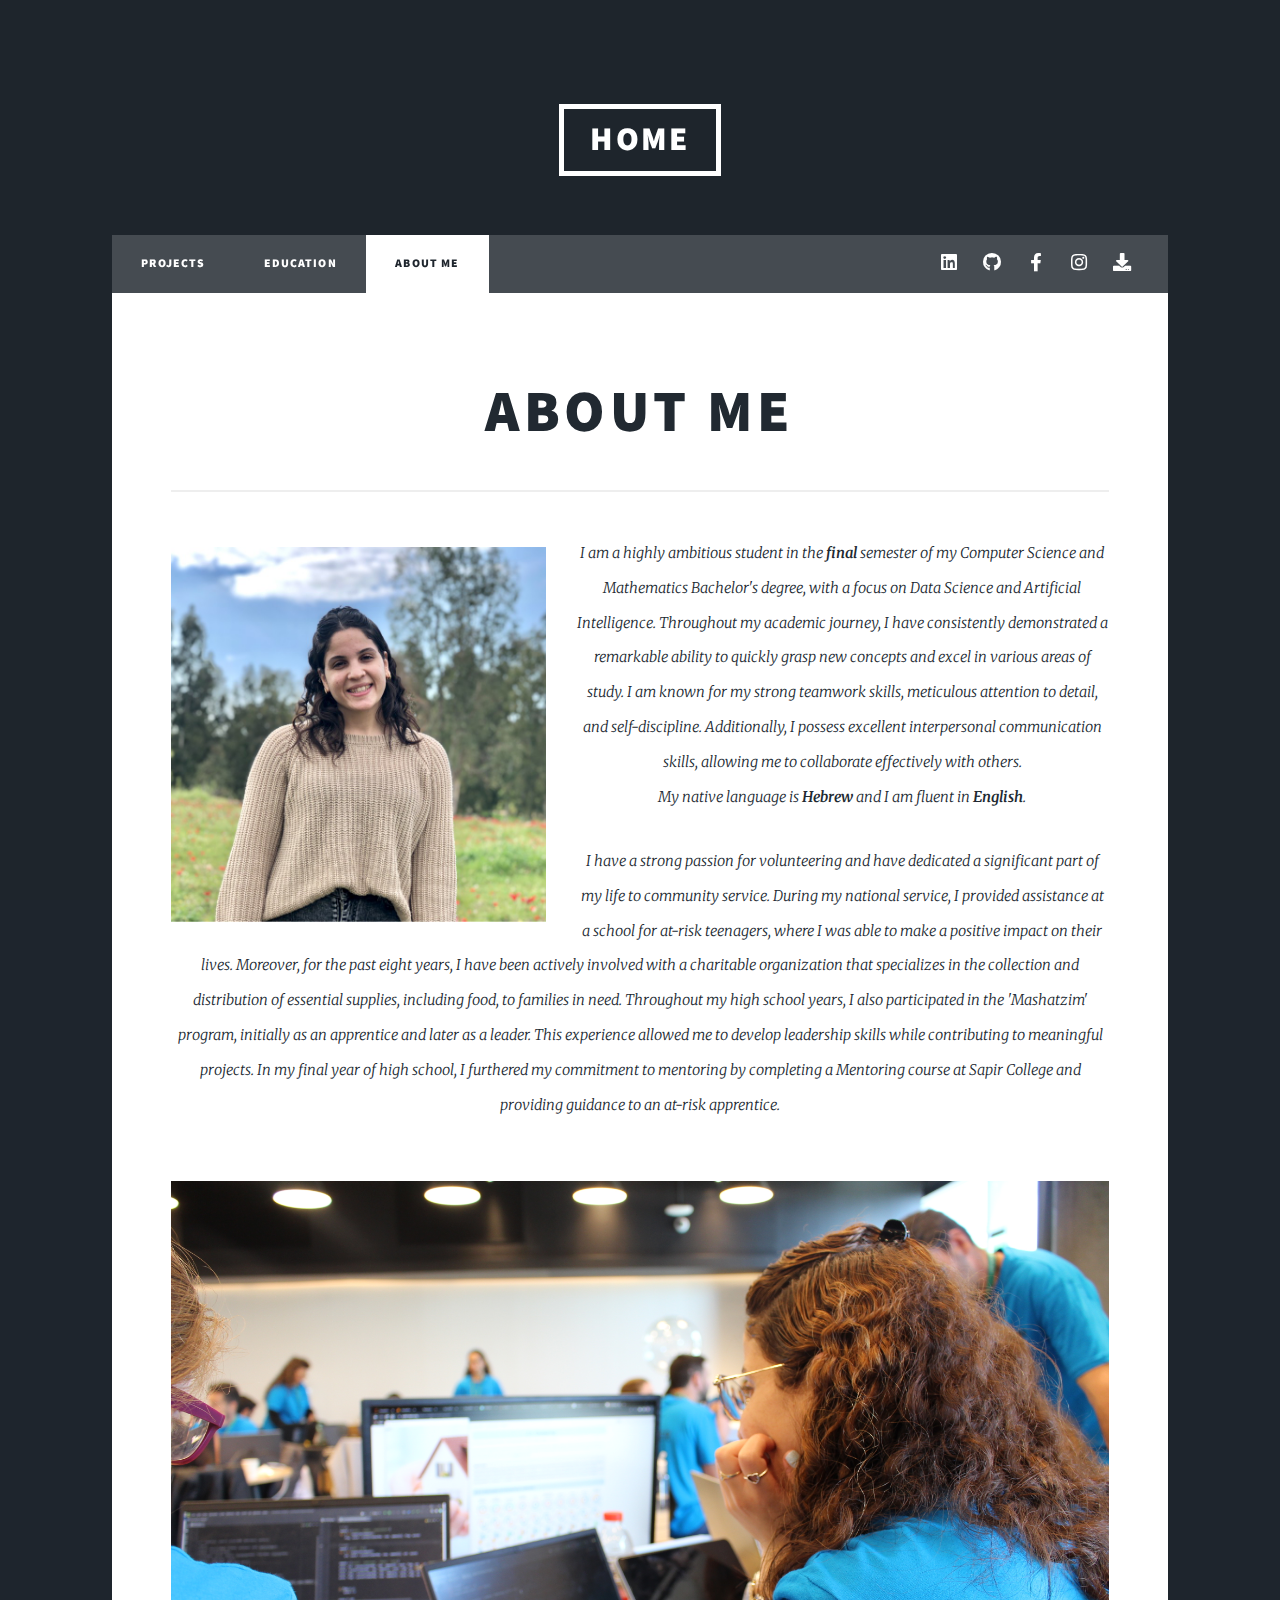
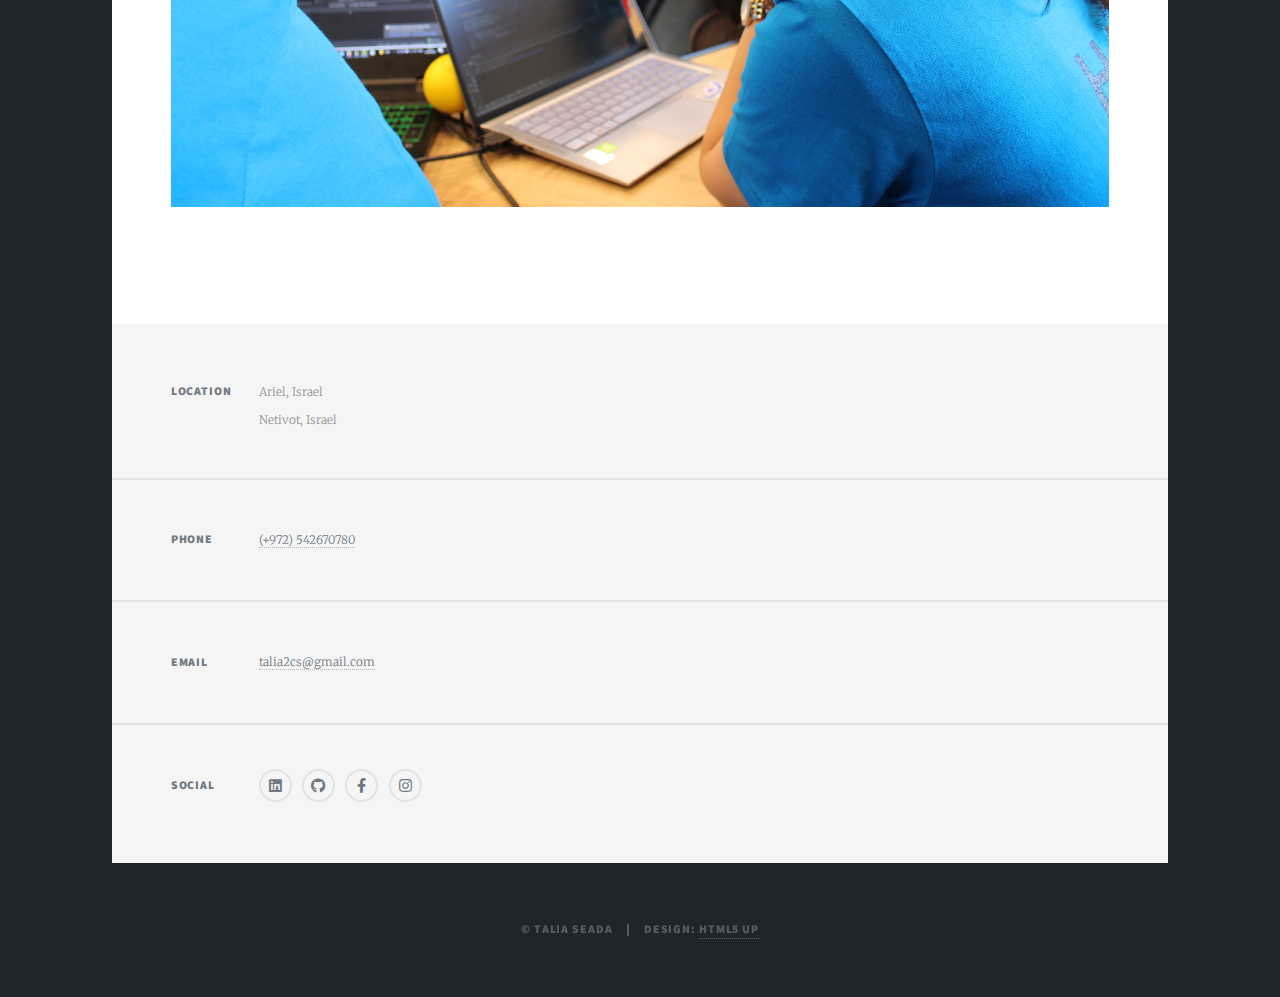
==== commit f441588f: "Cv" ====
--- a/aboutMe.html
+++ b/aboutMe.html
@@ -26,15 +26,15 @@
 					<nav id="nav">
 						<ul class="links">
 							<li><a href="index.html">Projects</a></li>
+							<li><a href="education.html">Education</a></li>
 							<li class="active"><a href="aboutMe.html">About Me</a></li>
-							<li><a href="education.html">Education</a></li>
 						</ul>
 						<ul class="icons alt">
 							<li><a href="https://www.linkedin.com/in/talia-seada/" class="icon brands alt fa-linkedin"><span class="label">linkedin</span></a></li>
 							<li><a href="https://github.com/TaliaSeada" class="icon brands alt fa-github"><span class="label">GitHub</span></a></li>
 							<li><a href="https://www.facebook.com/profile.php?id=100004389551434" class="icon brands alt fa-facebook-f"><span class="label">Facebook</span></a></li>
 							<li><a href="https://www.instagram.com/talia.seada/" class="icon brands alt fa-instagram"><span class="label">Instagram</span></a></li>
-							<li><a href="#" class="icon solid fa-download"><span class="lablel">CV</span></a></li>
+							<li><a class="icon solid fa-download" href="CV - Talia Seada.pdf" title=CV download></a></li>
 						</ul>
 					</nav>
 
@@ -72,27 +72,6 @@
 
 				<!-- Footer -->
 					<footer id="footer">
-						<section>
-							<form method="post" action="#">
-								<div class="fields">
-									<div class="field">
-										<label for="name">Name</label>
-										<input type="text" name="name" id="name" />
-									</div>
-									<div class="field">
-										<label for="email">Email</label>
-										<input type="text" name="email" id="email" />
-									</div>
-									<div class="field">
-										<label for="message">Message</label>
-										<textarea name="message" id="message" rows="3"></textarea>
-									</div>
-								</div>
-								<ul class="actions">
-									<li><input type="submit" value="Send Message" /></li>
-								</ul>
-							</form>
-						</section>
 						<section class="split contact">
 							<section class="alt">
 								<h3>Location</h3>
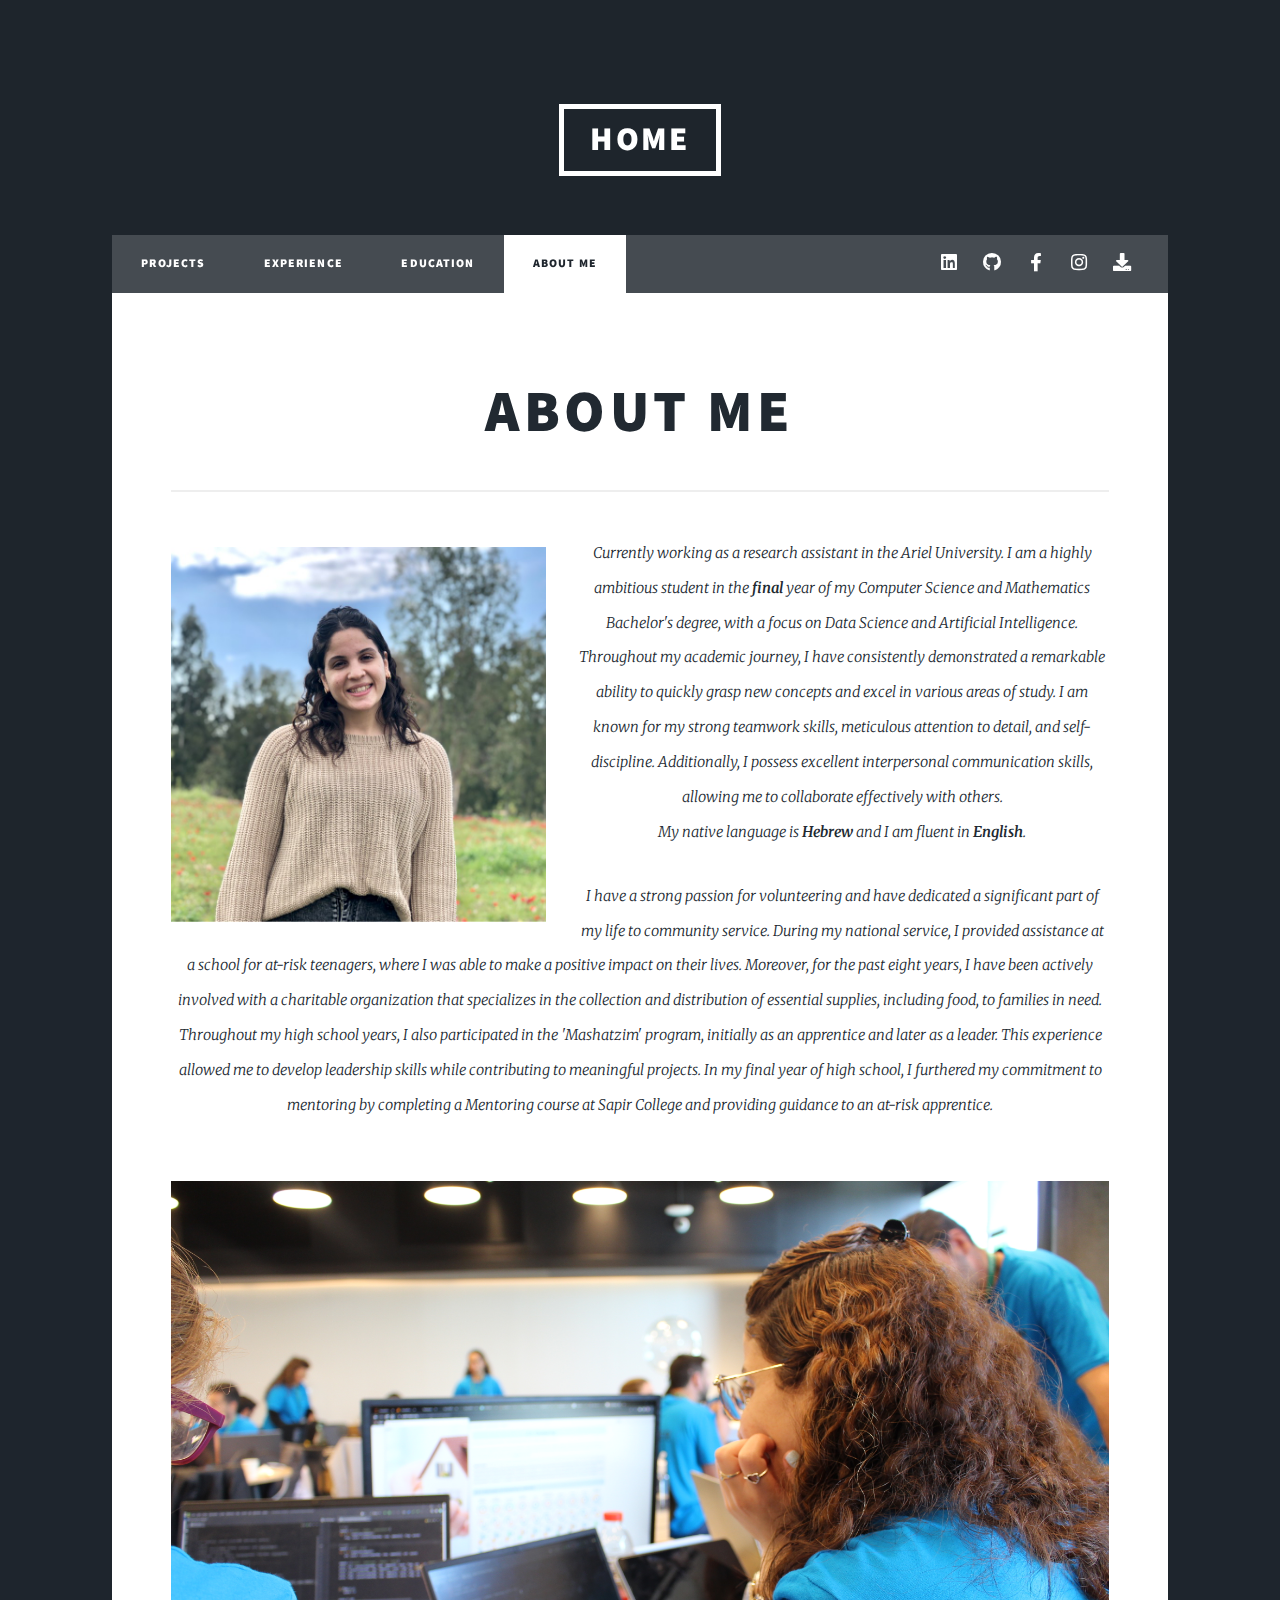
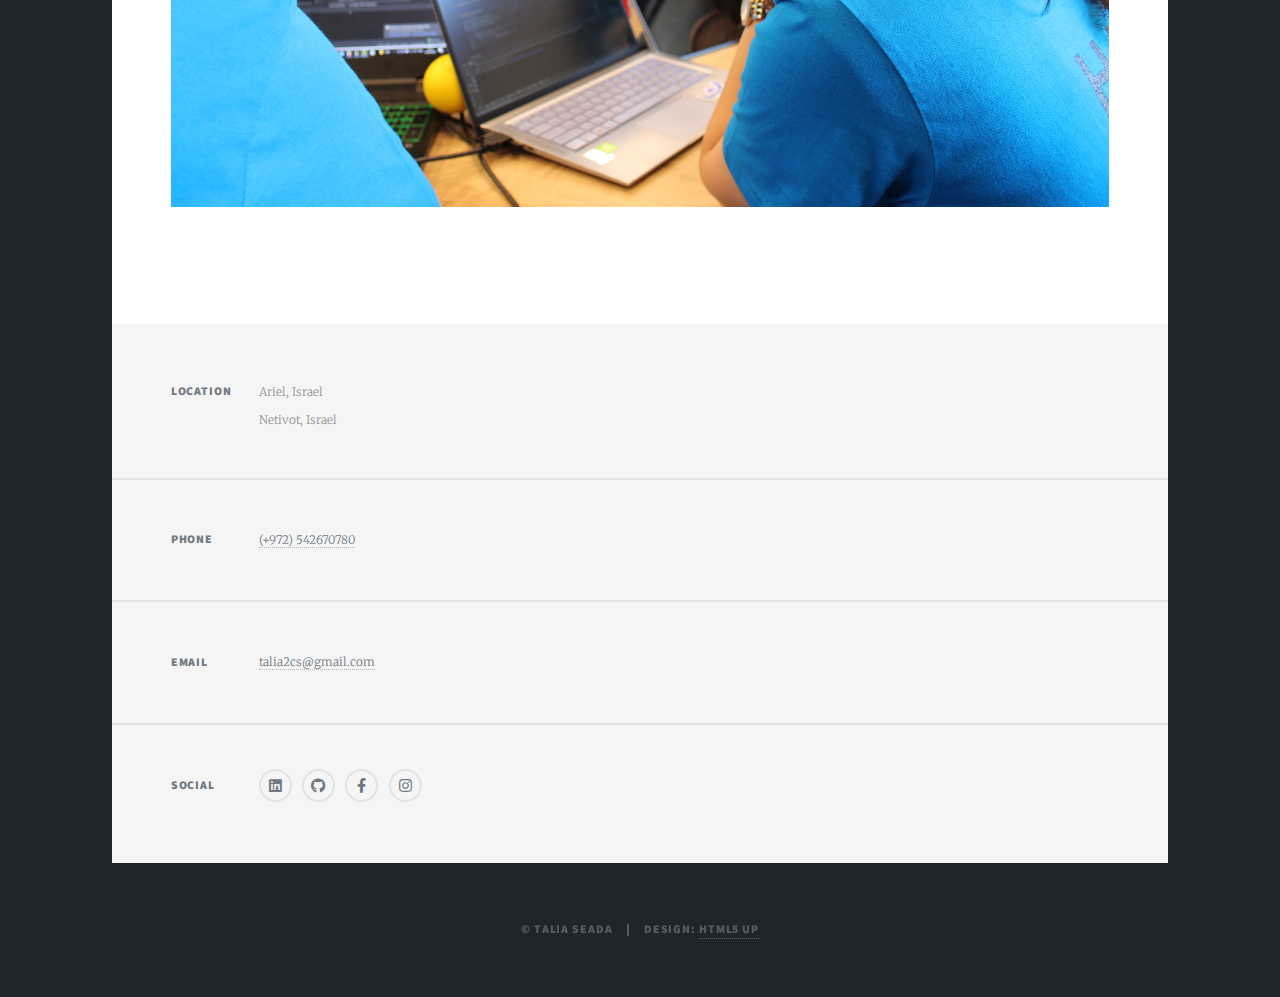
==== commit 6437ff8f: "update" ====
--- a/aboutMe.html
+++ b/aboutMe.html
@@ -26,6 +26,7 @@
 					<nav id="nav">
 						<ul class="links">
 							<li><a href="index.html">Projects</a></li>
+							<li><a href="Experience.html">Experience</a></li>
 							<li><a href="education.html">Education</a></li>
 							<li class="active"><a href="aboutMe.html">About Me</a></li>
 						</ul>
@@ -46,7 +47,9 @@
 								<header class="major">
 									<h1>About Me</h1>
 									<hr />
-									<p><span class="image left"><img src="images/profile.jpg" alt="" /></span> I am a highly ambitious student in the <strong>final</strong> semester of my Computer Science and Mathematics Bachelor's degree,
+									<p><span class="image left"><img src="images/profile.jpg" alt="" /></span> 
+										Currently working as a research assistant in the Ariel University.
+										I am a highly ambitious student in the <strong>final</strong> year of my Computer Science and Mathematics Bachelor's degree,
 										with a focus on Data Science and Artificial Intelligence. Throughout my academic journey, 
 										I have consistently demonstrated a remarkable ability to quickly grasp new concepts and excel in various areas of study.
 										I am known for my strong teamwork skills, meticulous attention to detail, and self-discipline.
--- a/assets/css/main.css
+++ b/assets/css/main.css
@@ -80,6 +80,13 @@
 
 	body {
 		-ms-overflow-style: scrollbar;
+		.main-font {
+			font-family: "Merriweather", Georgia, serif;
+		}
+		.text-white {
+			color: white;
+		}
+		
 	}
 
 	@media screen and (max-width: 480px) {
@@ -2834,6 +2841,116 @@
 			font-size: 1rem;
 		}
 
+		/* HERE */
+
+		.container {
+			max-width: 1200px;
+			padding: 1.5rem 1.5rem;
+			margin: auto;
+			overflow: hidden;
+			transition: all 0.3s ease;
+			background-color: #656b72;
+		}
+
+		.skills {
+			padding: 3rem 0;
+			position: relative;
+			overflow: hidden;
+		}
+		.skills canvas {
+			position: absolute;
+			top: 0;
+			left: 0;
+			bottom: 0;
+			width: 100%;
+			height: 100%;
+		}
+		.skills h2,
+		.skills h2 span {
+			text-align: center;
+			margin-bottom: 3rem;
+			font-weight: bold;
+		}
+		.skills .container {
+			padding: 6rem 0;
+		}
+		.skills .skills-icons {
+			list-style-type: none;
+			display: flex;
+			flex-wrap: wrap;
+			justify-content: center;
+			max-width: 1100px;
+			margin: 0 auto;
+			position: relative;
+			z-index: 10;
+		}
+		.skills .skills-icons svg {
+			margin: 0.5rem;
+			width: 90px;
+		}
+		@media (max-width: 420px) {
+		.skills .skills-icons svg {
+			width: 70px;
+		}
+		}
+		.skills .skills-icons li {
+			transition: 0.3s;
+			display: flex;
+			flex-direction: column;
+			justify-content: center;
+			align-items: center;
+			color: white;
+			font-size: 1rem;
+			margin: 1rem;
+		}
+		@media (max-width: 420px) {
+		.skills .skills-icons li {
+			margin: 1rem 0.75rem;
+		}
+		}
+		.skills .skills-icons li .aws-logo {
+			background: white;
+			padding: 10px;
+			border-radius: 3px;
+		}
+		.skills .skills-icons li:hover {
+			transform: scale(1.3);
+		}
+		.skills .seperator-skew-top {
+			position: absolute;
+			top: -1px;
+			left: 0;
+			right: 0;
+			height: 150px;
+			width: 120%;
+			overflow: hidden;
+		}
+		.skills .seperator-skew-top svg {
+			position: absolute;
+			top: 0;
+			transform: scaleY(-1) scaleX(-1);
+		}
+		.skills .seperator-skew-top svg .fill-white {
+			fill: white;
+		}
+		.skills .seperator-skew-bottom {
+			position: absolute;
+			bottom: -0.5px;
+			left: 0;
+			right: 0;
+			height: 150px;
+			width: 120%;
+			overflow: hidden;
+		}
+		.skills .seperator-skew-bottom svg {
+			position: absolute;
+			bottom: 0;
+		}
+		.skills .seperator-skew-bottom svg .fill-white {
+			fill: white;
+		}
+		/* END */
+
 /* List */
 
 	ol {
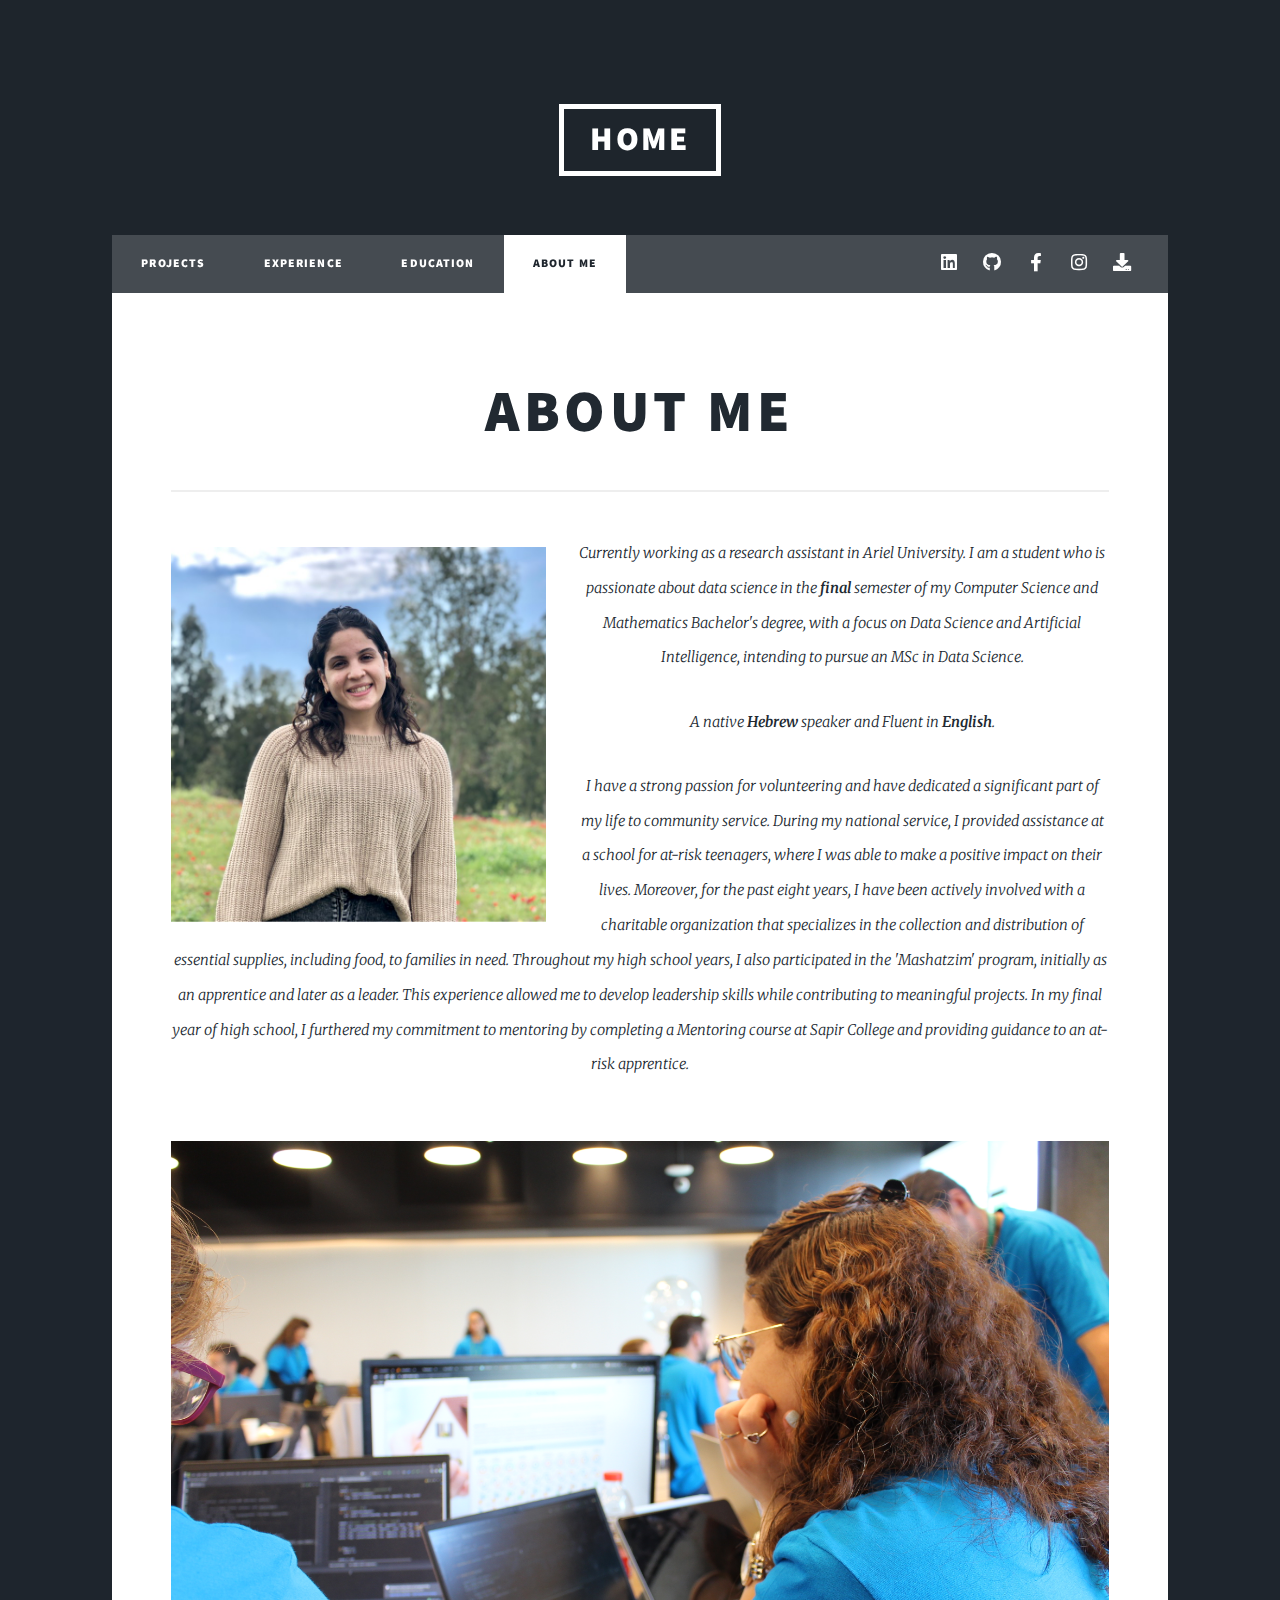
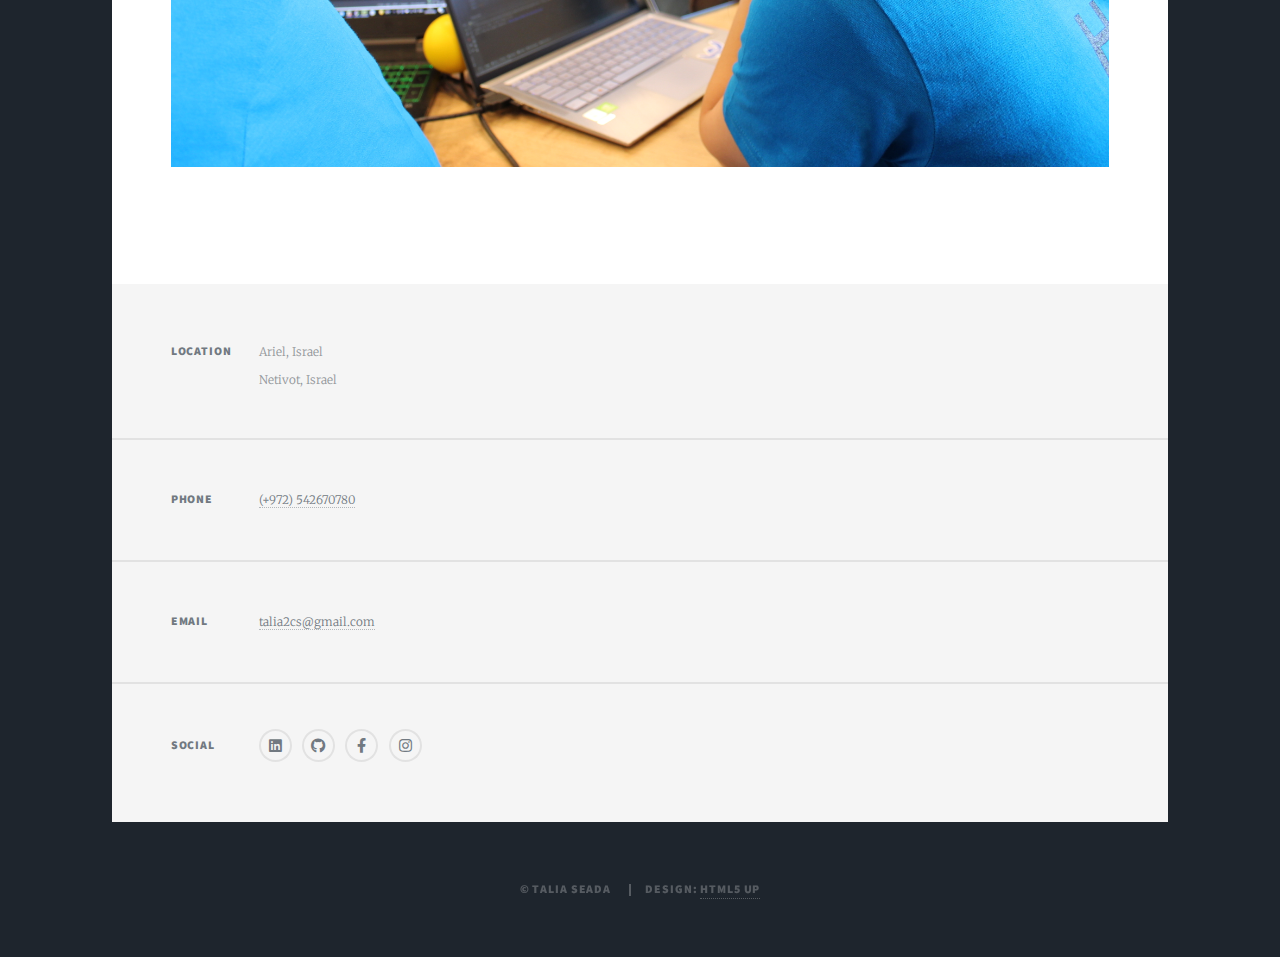
==== commit a33a086d: "update" ====
--- a/aboutMe.html
+++ b/aboutMe.html
@@ -1,121 +1,190 @@
-<!DOCTYPE HTML>
+<!DOCTYPE html>
 <!--
 	Massively by HTML5 UP
 	html5up.net | @ajlkn
 	Free for personal and commercial use under the CCA 3.0 license (html5up.net/license)
 -->
 <html>
-	<head>
-		<title>Talia Seada | About Me</title>
-		<meta charset="utf-8" />
-		<meta name="viewport" content="width=device-width, initial-scale=1, user-scalable=no" />
-		<link rel="stylesheet" href="assets/css/main.css" />
-		<noscript><link rel="stylesheet" href="assets/css/noscript.css" /></noscript>
-	</head>
-	<body class="is-preload">
+  <head>
+    <title>Talia Seada | About Me</title>
+    <meta charset="utf-8" />
+    <meta
+      name="viewport"
+      content="width=device-width, initial-scale=1, user-scalable=no"
+    />
+    <link rel="stylesheet" href="assets/css/main.css" />
+    <noscript
+      ><link rel="stylesheet" href="assets/css/noscript.css"
+    /></noscript>
+  </head>
+  <body class="is-preload">
+    <!-- Wrapper -->
+    <div id="wrapper">
+      <!-- Header -->
+      <header id="header">
+        <a href="index.html" class="logo">Home</a>
+      </header>
 
-		<!-- Wrapper -->
-			<div id="wrapper">
+      <!-- Nav -->
+      <nav id="nav">
+        <ul class="links">
+          <li><a href="index.html">Projects</a></li>
+          <li><a href="Experience.html">Experience</a></li>
+          <li><a href="education.html">Education</a></li>
+          <li class="active"><a href="aboutMe.html">About Me</a></li>
+        </ul>
+        <ul class="icons alt">
+          <li>
+            <a
+              href="https://www.linkedin.com/in/talia-seada/"
+              class="icon brands alt fa-linkedin"
+              ><span class="label">linkedin</span></a
+            >
+          </li>
+          <li>
+            <a
+              href="https://github.com/TaliaSeada"
+              class="icon brands alt fa-github"
+              ><span class="label">GitHub</span></a
+            >
+          </li>
+          <li>
+            <a
+              href="https://www.facebook.com/profile.php?id=100004389551434"
+              class="icon brands alt fa-facebook-f"
+              ><span class="label">Facebook</span></a
+            >
+          </li>
+          <li>
+            <a
+              href="https://www.instagram.com/talia.seada/"
+              class="icon brands alt fa-instagram"
+              ><span class="label">Instagram</span></a
+            >
+          </li>
+          <li>
+            <a
+              class="icon solid fa-download"
+              href="CV - Talia Seada.pdf"
+              title="CV"
+              download
+            ></a>
+          </li>
+        </ul>
+      </nav>
 
-				<!-- Header -->
-					<header id="header">
-						<a href="index.html" class="logo">Home</a>
-					</header>
+      <!-- Main -->
+      <div id="main">
+        <!-- Post -->
+        <section class="post">
+          <header class="major">
+            <h1>About Me</h1>
+            <hr />
+            <p>
+              <span class="image left"
+                ><img src="images/profile.jpg" alt=""
+              /></span>
+              Currently working as a research assistant in Ariel University. I
+              am a student who is passionate about data science in the
+              <strong>final</strong> semester of my Computer Science and
+              Mathematics Bachelor's degree, with a focus on Data Science and
+              Artificial Intelligence, intending to pursue an MSc in Data
+              Science.
+            </p>
+            <p>A native <b>Hebrew</b> speaker and Fluent in <b>English</b>.</p>
 
-				<!-- Nav -->
-					<nav id="nav">
-						<ul class="links">
-							<li><a href="index.html">Projects</a></li>
-							<li><a href="Experience.html">Experience</a></li>
-							<li><a href="education.html">Education</a></li>
-							<li class="active"><a href="aboutMe.html">About Me</a></li>
-						</ul>
-						<ul class="icons alt">
-							<li><a href="https://www.linkedin.com/in/talia-seada/" class="icon brands alt fa-linkedin"><span class="label">linkedin</span></a></li>
-							<li><a href="https://github.com/TaliaSeada" class="icon brands alt fa-github"><span class="label">GitHub</span></a></li>
-							<li><a href="https://www.facebook.com/profile.php?id=100004389551434" class="icon brands alt fa-facebook-f"><span class="label">Facebook</span></a></li>
-							<li><a href="https://www.instagram.com/talia.seada/" class="icon brands alt fa-instagram"><span class="label">Instagram</span></a></li>
-							<li><a class="icon solid fa-download" href="CV - Talia Seada.pdf" title=CV download></a></li>
-						</ul>
-					</nav>
+            <p>
+              I have a strong passion for volunteering and have dedicated a
+              significant part of my life to community service. During my
+              national service, I provided assistance at a school for at-risk
+              teenagers, where I was able to make a positive impact on their
+              lives. Moreover, for the past eight years, I have been actively
+              involved with a charitable organization that specializes in the
+              collection and distribution of essential supplies, including food,
+              to families in need. Throughout my high school years, I also
+              participated in the 'Mashatzim' program, initially as an
+              apprentice and later as a leader. This experience allowed me to
+              develop leadership skills while contributing to meaningful
+              projects. In my final year of high school, I furthered my
+              commitment to mentoring by completing a Mentoring course at Sapir
+              College and providing guidance to an at-risk apprentice.
+            </p>
+          </header>
 
-				<!-- Main -->
-					<div id="main">
+          <div class="image main"><img src="images/me.JPG" alt="" /></div>
+        </section>
+      </div>
 
-						<!-- Post -->
-							<section class="post">
-								<header class="major">
-									<h1>About Me</h1>
-									<hr />
-									<p><span class="image left"><img src="images/profile.jpg" alt="" /></span> 
-										Currently working as a research assistant in the Ariel University.
-										I am a highly ambitious student in the <strong>final</strong> year of my Computer Science and Mathematics Bachelor's degree,
-										with a focus on Data Science and Artificial Intelligence. Throughout my academic journey, 
-										I have consistently demonstrated a remarkable ability to quickly grasp new concepts and excel in various areas of study.
-										I am known for my strong teamwork skills, meticulous attention to detail, and self-discipline.
-										Additionally, I possess excellent interpersonal communication skills, allowing me to collaborate effectively with others.<br/>
-										My native language is <b>Hebrew</b> and I am fluent in <b>English</b>.</p>
-									
-									<p> I have a strong passion for volunteering and have dedicated a significant part of my life to community service. 
-										During my national service, I provided assistance at a school for at-risk teenagers, where I was able to make a positive impact on their lives. 
-										Moreover, for the past eight years, I have been actively involved with a charitable organization that specializes in 
-										the collection and distribution of essential supplies, including food, to families in need.
-										Throughout my high school years, I also participated in the 'Mashatzim' program, initially as an apprentice and later as a leader. 
-										This experience allowed me to develop leadership skills while contributing to meaningful projects. In my final year of high school, 
-										I furthered my commitment to mentoring by completing a Mentoring course at Sapir College and providing guidance to an at-risk apprentice. 
-									</p>	
-								</header>
-							
-								
-								<div class="image main"><img src="images/me.JPG" alt="" /></div>
-							</section>
-							
+      <!-- Footer -->
+      <footer id="footer">
+        <section class="split contact">
+          <section class="alt">
+            <h3>Location</h3>
+            <p>
+              Ariel, Israel<br />
+              Netivot, Israel
+            </p>
+          </section>
+          <section>
+            <h3>Phone</h3>
+            <p><a>(+972) 542670780</a></p>
+          </section>
+          <section>
+            <h3>Email</h3>
+            <p><a href="mailto: talia2cs@gmail.com"> talia2cs@gmail.com</a></p>
+          </section>
+          <section>
+            <h3>Social</h3>
+            <ul class="icons alt">
+              <li>
+                <a
+                  href="https://www.linkedin.com/in/talia-seada/"
+                  class="icon brands alt fa-linkedin"
+                  ><span class="label">linkedin</span></a
+                >
+              </li>
+              <li>
+                <a
+                  href="https://github.com/TaliaSeada"
+                  class="icon brands alt fa-github"
+                  ><span class="label">GitHub</span></a
+                >
+              </li>
+              <li>
+                <a
+                  href="https://www.facebook.com/profile.php?id=100004389551434"
+                  class="icon brands alt fa-facebook-f"
+                  ><span class="label">Facebook</span></a
+                >
+              </li>
+              <li>
+                <a
+                  href="https://www.instagram.com/talia.seada/"
+                  class="icon brands alt fa-instagram"
+                  ><span class="label">Instagram</span></a
+                >
+              </li>
+            </ul>
+          </section>
+        </section>
+      </footer>
 
-					</div>
+      <!-- Copyright -->
+      <div id="copyright">
+        <ul>
+          <li>&copy; Talia Seada</li>
+          <li>Design: <a href="https://html5up.net">HTML5 UP</a></li>
+        </ul>
+      </div>
+    </div>
 
-				<!-- Footer -->
-					<footer id="footer">
-						<section class="split contact">
-							<section class="alt">
-								<h3>Location</h3>
-								<p>Ariel, Israel<br />
-								Netivot, Israel</p>
-							</section>
-							<section>
-								<h3>Phone</h3>
-								<p><a>(+972) 542670780</a></p>
-							</section>
-							<section>
-								<h3>Email</h3>
-								<p><a href="mailto: talia2cs@gmail.com"> talia2cs@gmail.com</a></p>
-							</section>
-							<section>
-								<h3>Social</h3>
-								<ul class="icons alt">
-									<li><a href="https://www.linkedin.com/in/talia-seada/" class="icon brands alt fa-linkedin"><span class="label">linkedin</span></a></li>
-									<li><a href="https://github.com/TaliaSeada" class="icon brands alt fa-github"><span class="label">GitHub</span></a></li>
-									<li><a href="https://www.facebook.com/profile.php?id=100004389551434" class="icon brands alt fa-facebook-f"><span class="label">Facebook</span></a></li>
-									<li><a href="https://www.instagram.com/talia.seada/" class="icon brands alt fa-instagram"><span class="label">Instagram</span></a></li>
-								</ul>
-							</section>
-						</section>
-					</footer>
-
-				<!-- Copyright -->
-					<div id="copyright">
-						<ul><li>&copy; Talia Seada</li><li>Design: <a href="https://html5up.net">HTML5 UP</a></li></ul>
-					</div>
-
-			</div>
-
-		<!-- Scripts -->
-			<script src="assets/js/jquery.min.js"></script>
-			<script src="assets/js/jquery.scrollex.min.js"></script>
-			<script src="assets/js/jquery.scrolly.min.js"></script>
-			<script src="assets/js/browser.min.js"></script>
-			<script src="assets/js/breakpoints.min.js"></script>
-			<script src="assets/js/util.js"></script>
-			<script src="assets/js/main.js"></script>
-
-	</body>
-</html>+    <!-- Scripts -->
+    <script src="assets/js/jquery.min.js"></script>
+    <script src="assets/js/jquery.scrollex.min.js"></script>
+    <script src="assets/js/jquery.scrolly.min.js"></script>
+    <script src="assets/js/browser.min.js"></script>
+    <script src="assets/js/breakpoints.min.js"></script>
+    <script src="assets/js/util.js"></script>
+    <script src="assets/js/main.js"></script>
+  </body>
+</html>
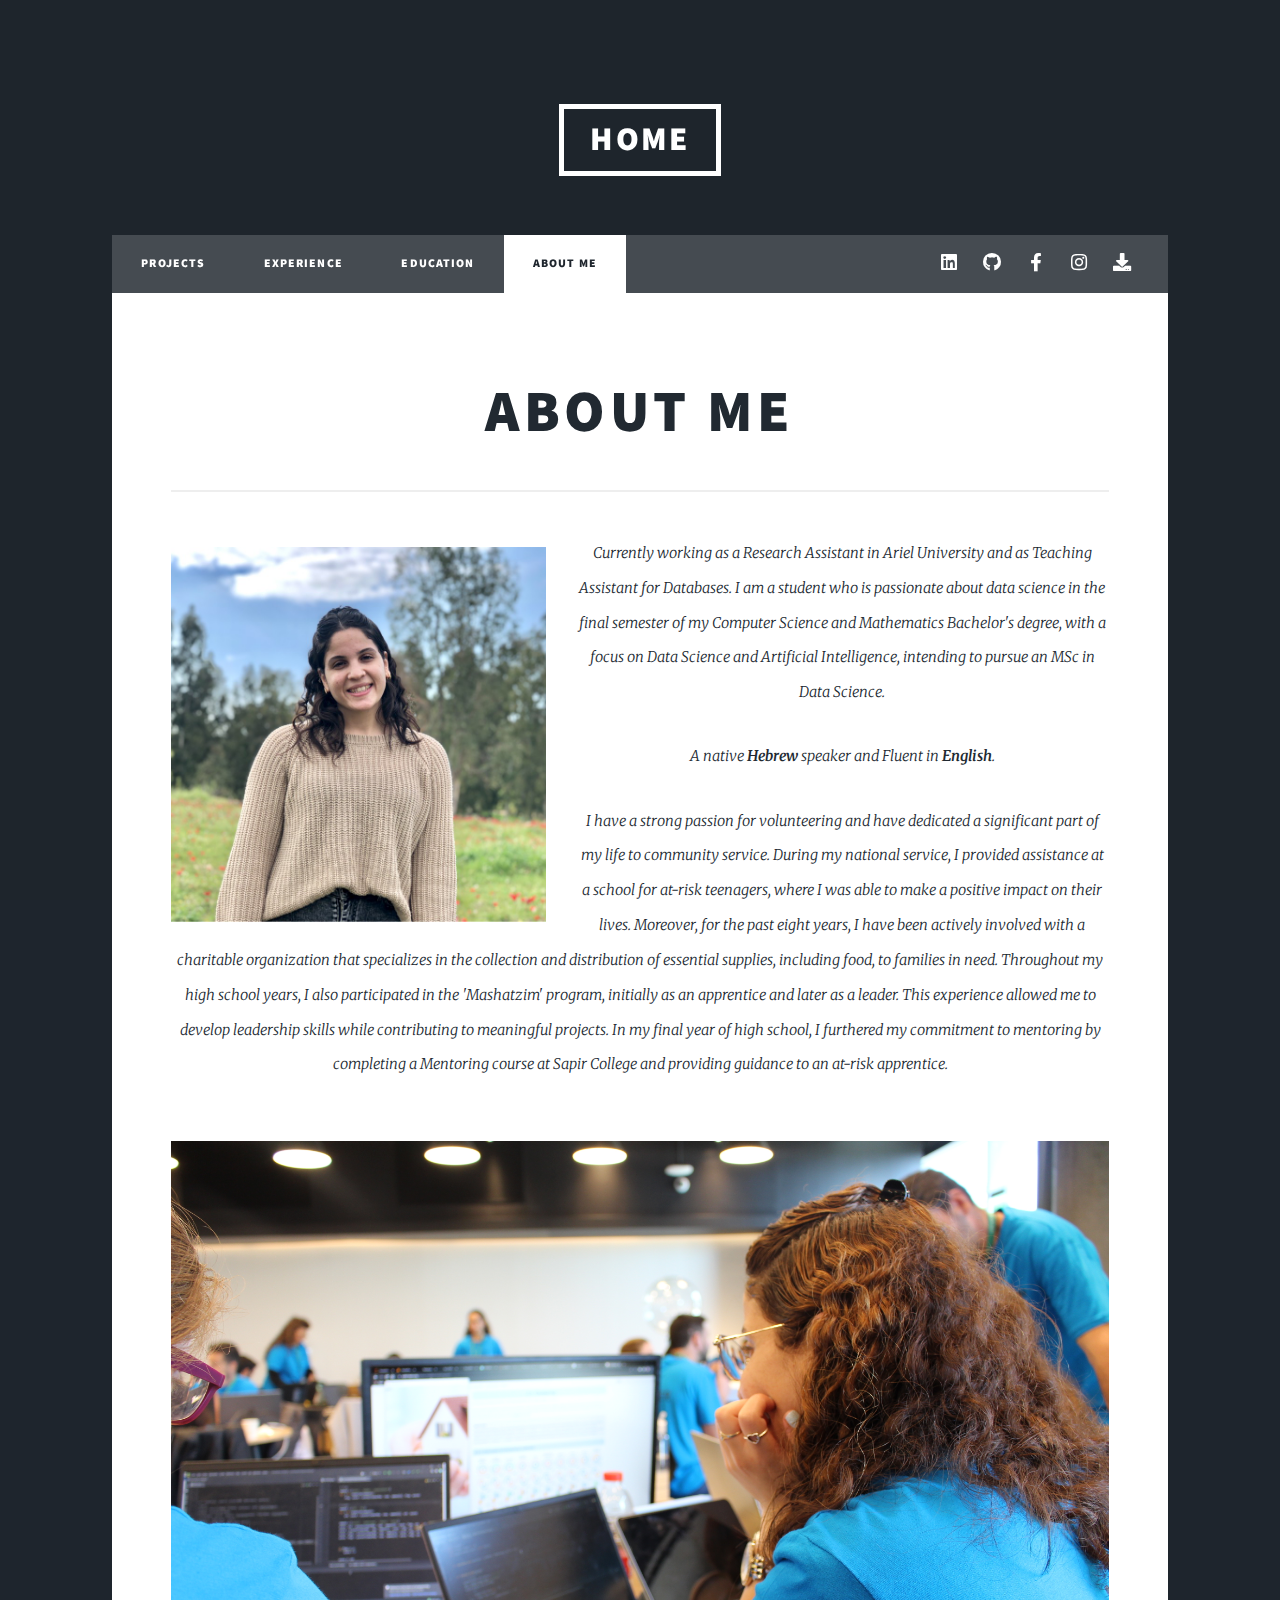
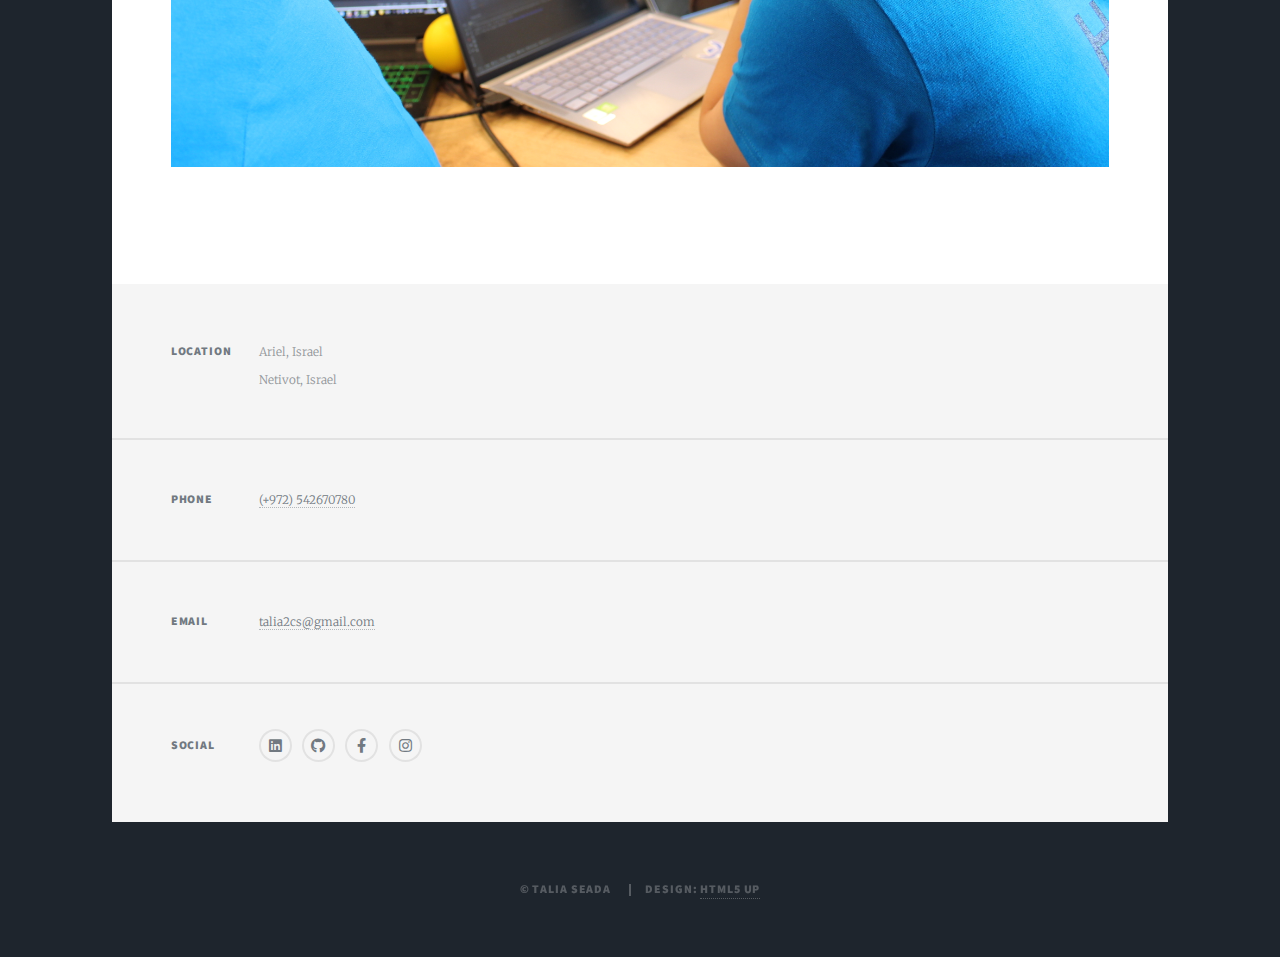
==== commit 37e57152: "update cv" ====
--- a/aboutMe.html
+++ b/aboutMe.html
@@ -84,12 +84,12 @@
               <span class="image left"
                 ><img src="images/profile.jpg" alt=""
               /></span>
-              Currently working as a research assistant in Ariel University. I
-              am a student who is passionate about data science in the
-              <strong>final</strong> semester of my Computer Science and
-              Mathematics Bachelor's degree, with a focus on Data Science and
-              Artificial Intelligence, intending to pursue an MSc in Data
-              Science.
+              Currently working as a Research Assistant in Ariel University and
+              as Teaching Assistant for Databases. I am a student who is
+              passionate about data science in the final semester of my Computer
+              Science and Mathematics Bachelor's degree, with a focus on Data
+              Science and Artificial Intelligence, intending to pursue an MSc in
+              Data Science.
             </p>
             <p>A native <b>Hebrew</b> speaker and Fluent in <b>English</b>.</p>
 
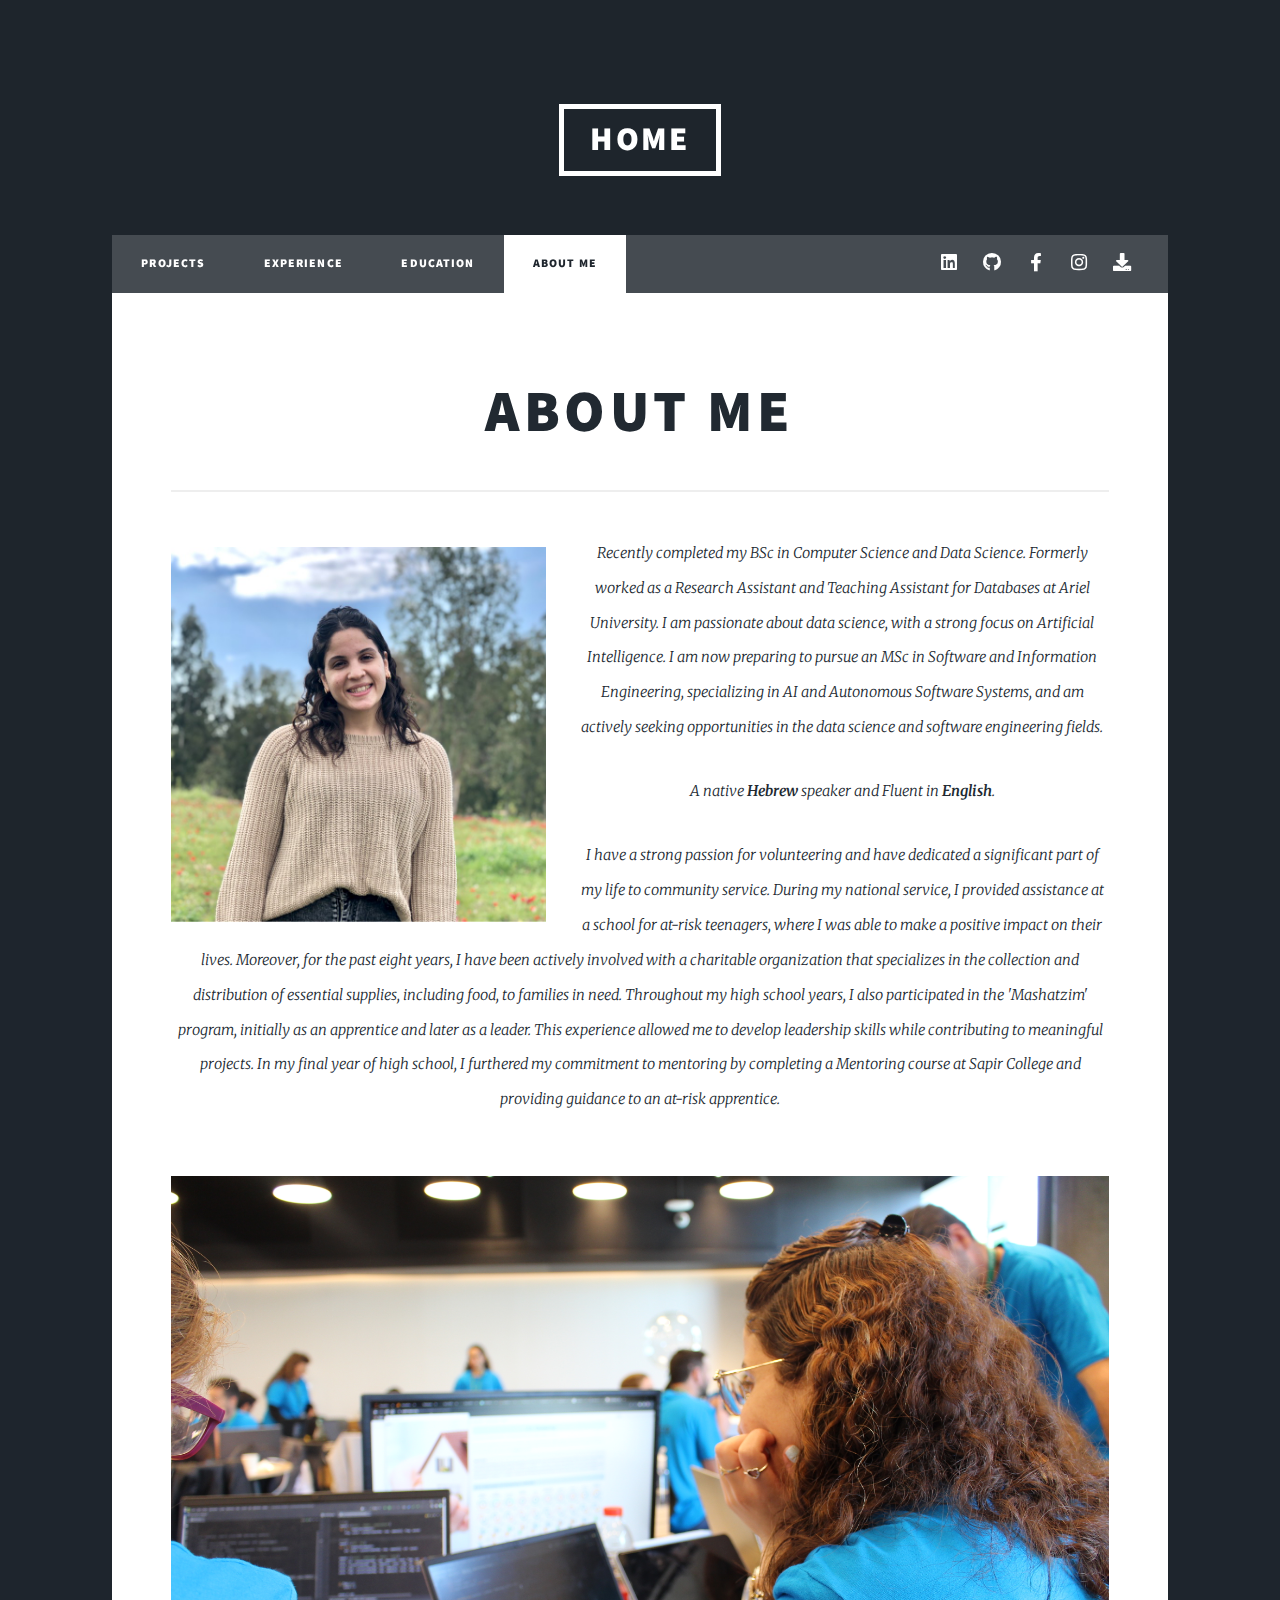
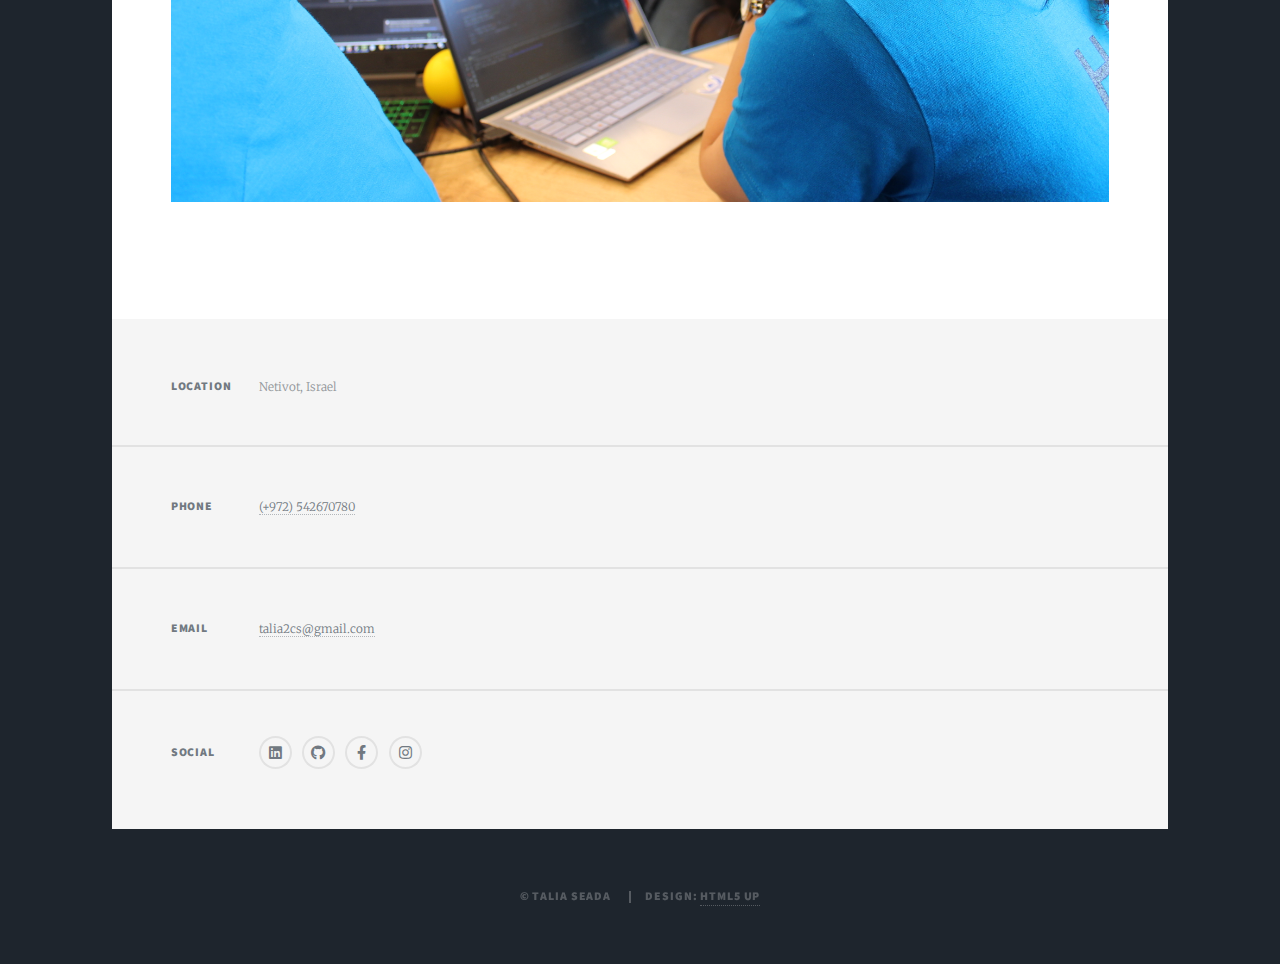
==== commit 26ca35eb: "update" ====
--- a/aboutMe.html
+++ b/aboutMe.html
@@ -84,12 +84,14 @@
               <span class="image left"
                 ><img src="images/profile.jpg" alt=""
               /></span>
-              Currently working as a Research Assistant in Ariel University and
-              as Teaching Assistant for Databases. I am a student who is
-              passionate about data science in the final semester of my Computer
-              Science and Mathematics Bachelor's degree, with a focus on Data
-              Science and Artificial Intelligence, intending to pursue an MSc in
-              Data Science.
+              Recently completed my BSc in Computer Science and Data Science.
+              Formerly worked as a Research Assistant and Teaching Assistant for
+              Databases at Ariel University. I am passionate about data science,
+              with a strong focus on Artificial Intelligence. I am now preparing
+              to pursue an MSc in Software and Information Engineering,
+              specializing in AI and Autonomous Software Systems, and am
+              actively seeking opportunities in the data science and software
+              engineering fields.
             </p>
             <p>A native <b>Hebrew</b> speaker and Fluent in <b>English</b>.</p>
 
@@ -120,10 +122,7 @@
         <section class="split contact">
           <section class="alt">
             <h3>Location</h3>
-            <p>
-              Ariel, Israel<br />
-              Netivot, Israel
-            </p>
+            <p>Netivot, Israel</p>
           </section>
           <section>
             <h3>Phone</h3>
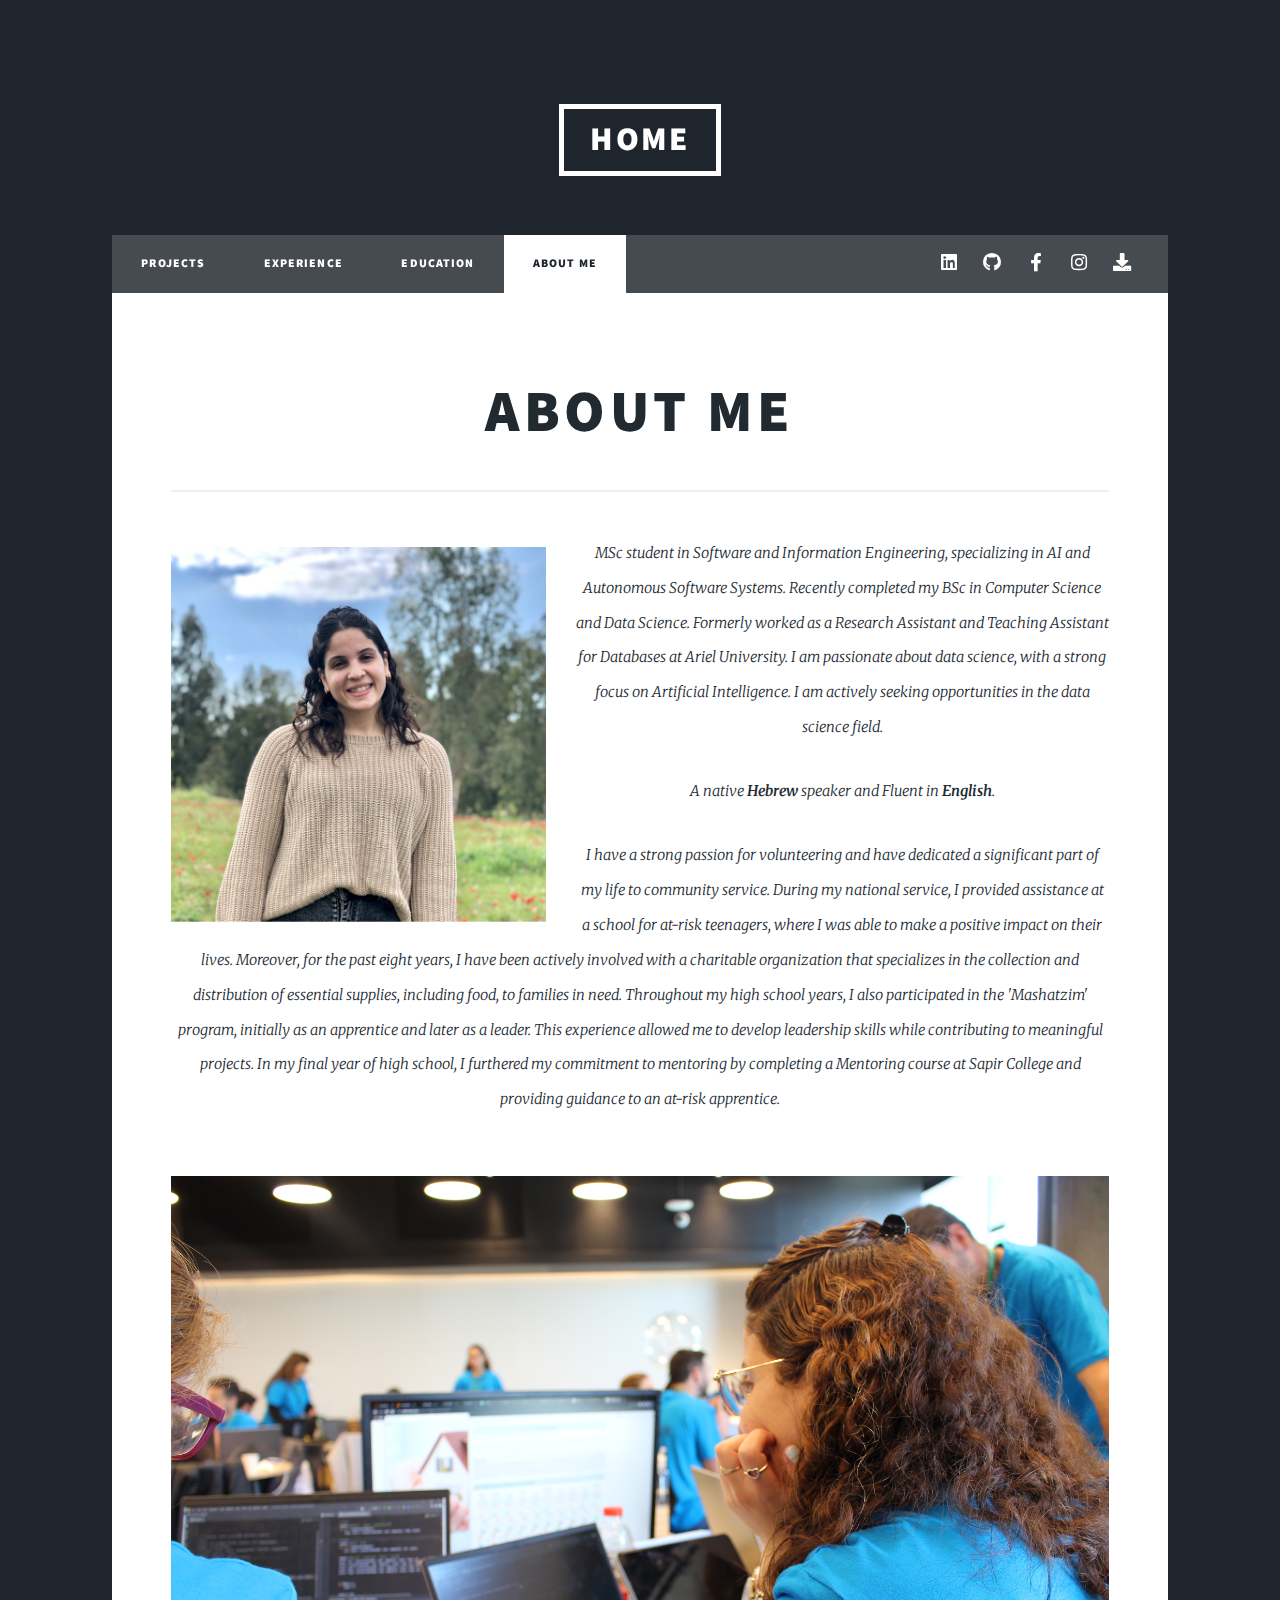
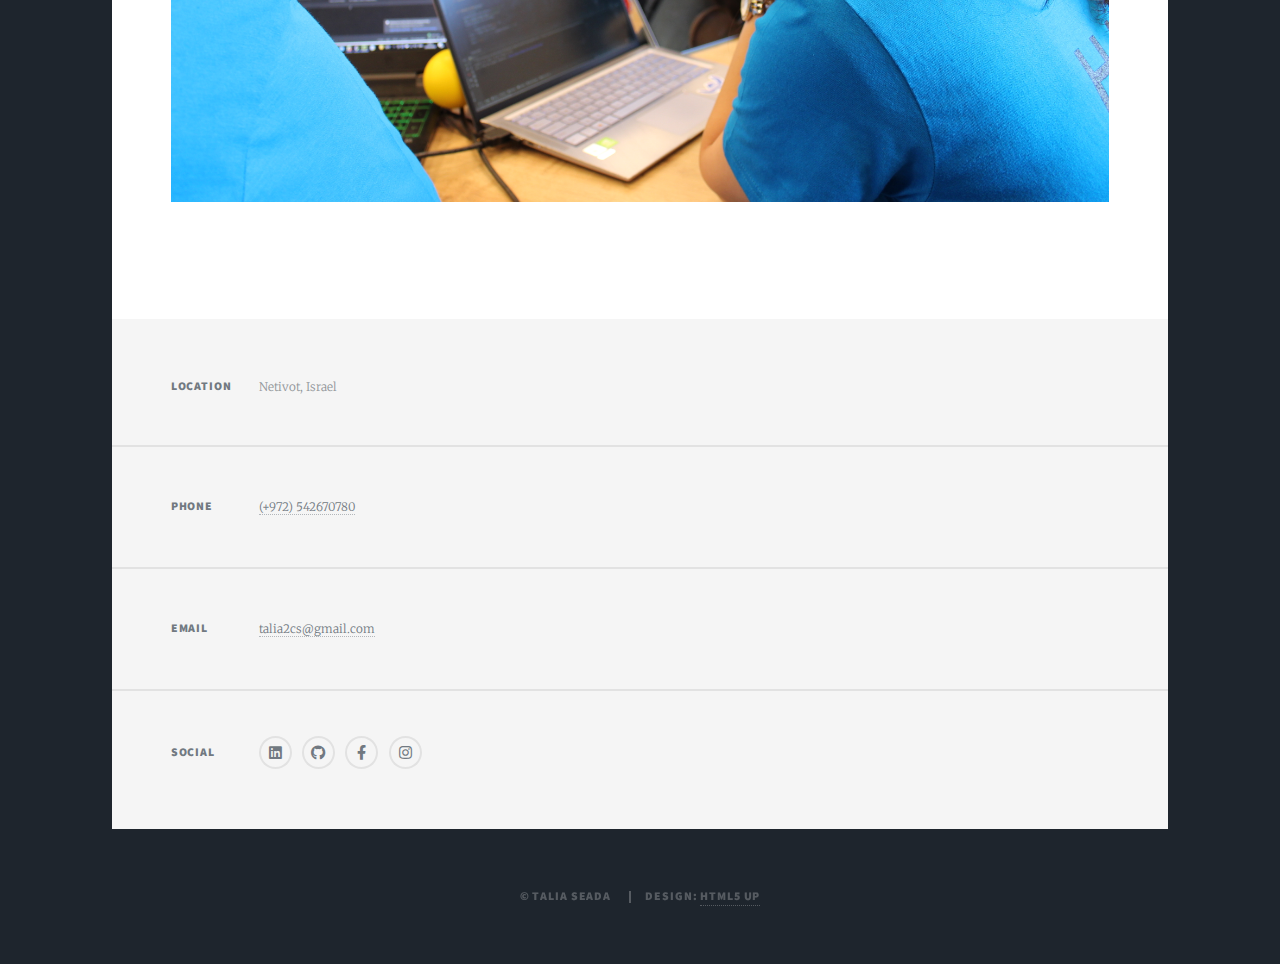
==== commit 45156bea: "update" ====
--- a/aboutMe.html
+++ b/aboutMe.html
@@ -84,14 +84,13 @@
               <span class="image left"
                 ><img src="images/profile.jpg" alt=""
               /></span>
-              Recently completed my BSc in Computer Science and Data Science.
-              Formerly worked as a Research Assistant and Teaching Assistant for
-              Databases at Ariel University. I am passionate about data science,
-              with a strong focus on Artificial Intelligence. I am now preparing
-              to pursue an MSc in Software and Information Engineering,
-              specializing in AI and Autonomous Software Systems, and am
-              actively seeking opportunities in the data science and software
-              engineering fields.
+              MSc student in Software and Information Engineering, specializing
+              in AI and Autonomous Software Systems. Recently completed my BSc
+              in Computer Science and Data Science. Formerly worked as a
+              Research Assistant and Teaching Assistant for Databases at Ariel
+              University. I am passionate about data science, with a strong
+              focus on Artificial Intelligence. I am actively seeking
+              opportunities in the data science field.
             </p>
             <p>A native <b>Hebrew</b> speaker and Fluent in <b>English</b>.</p>
 
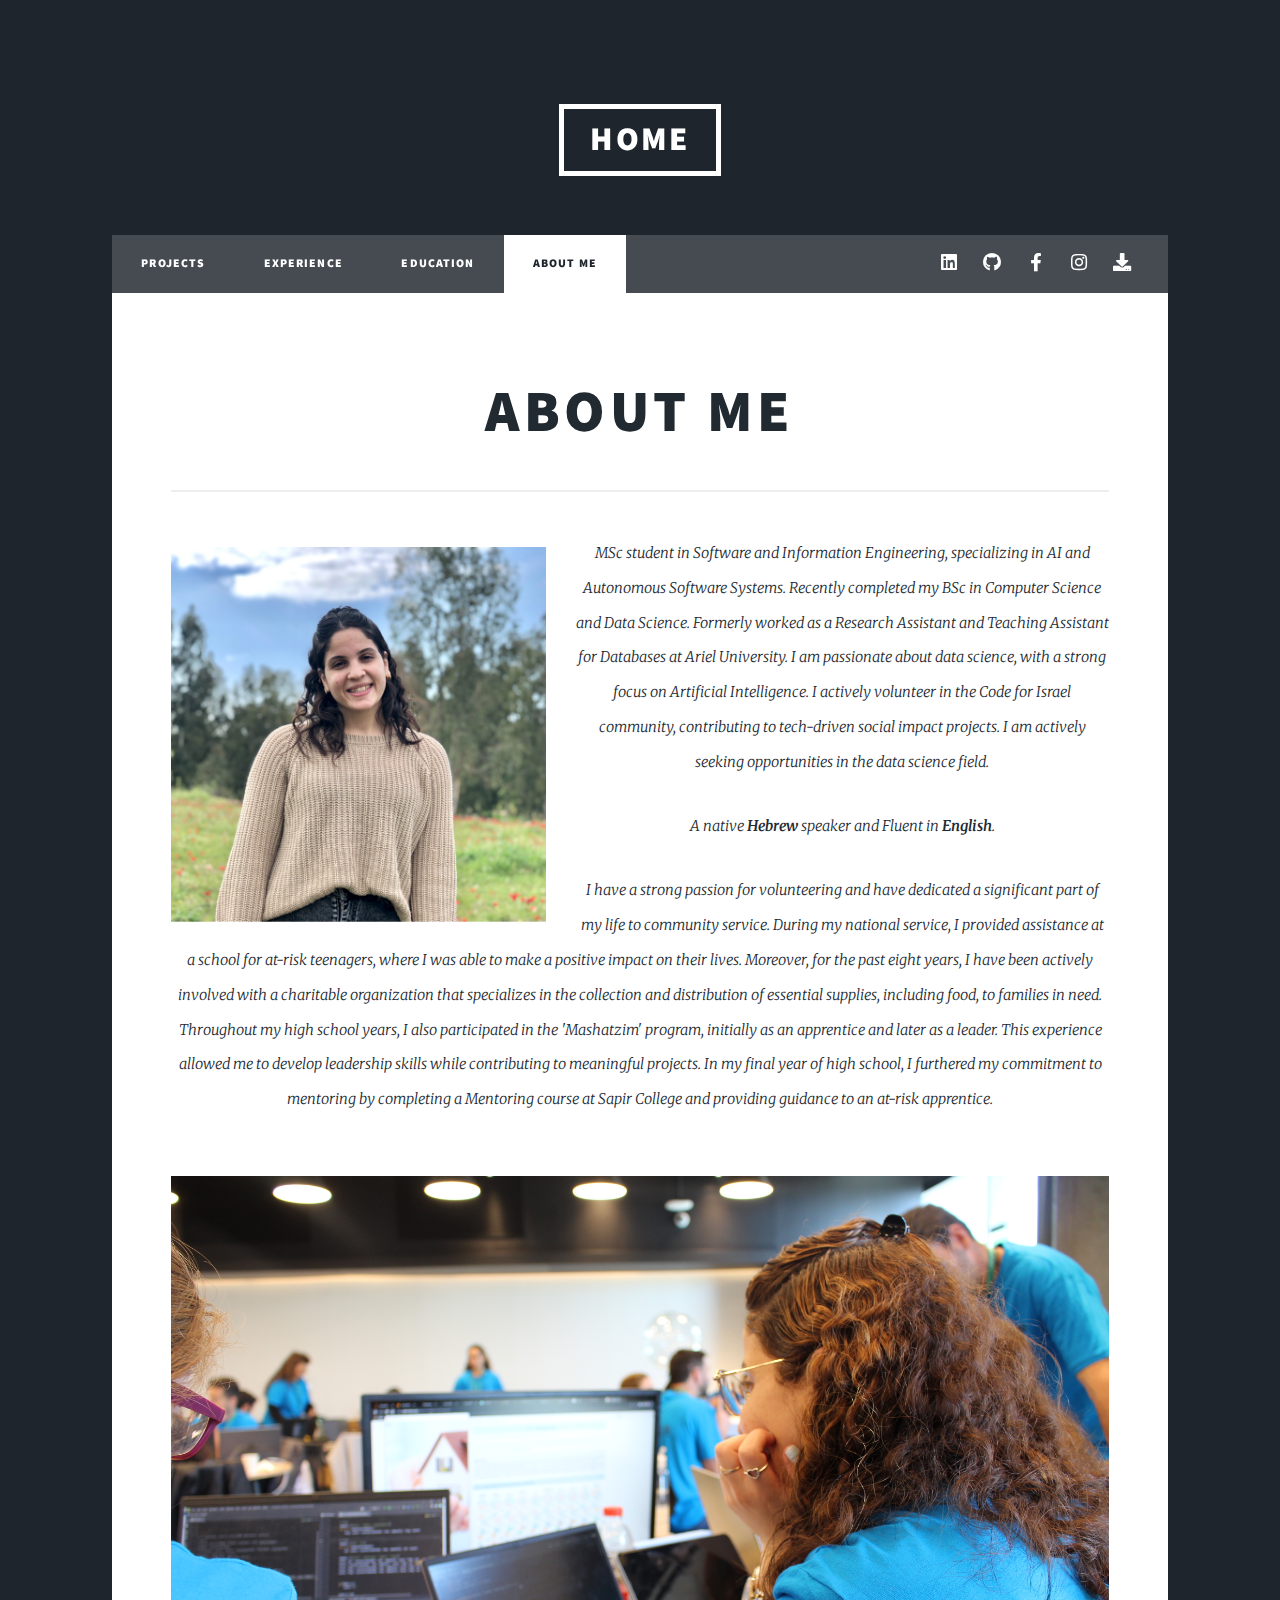
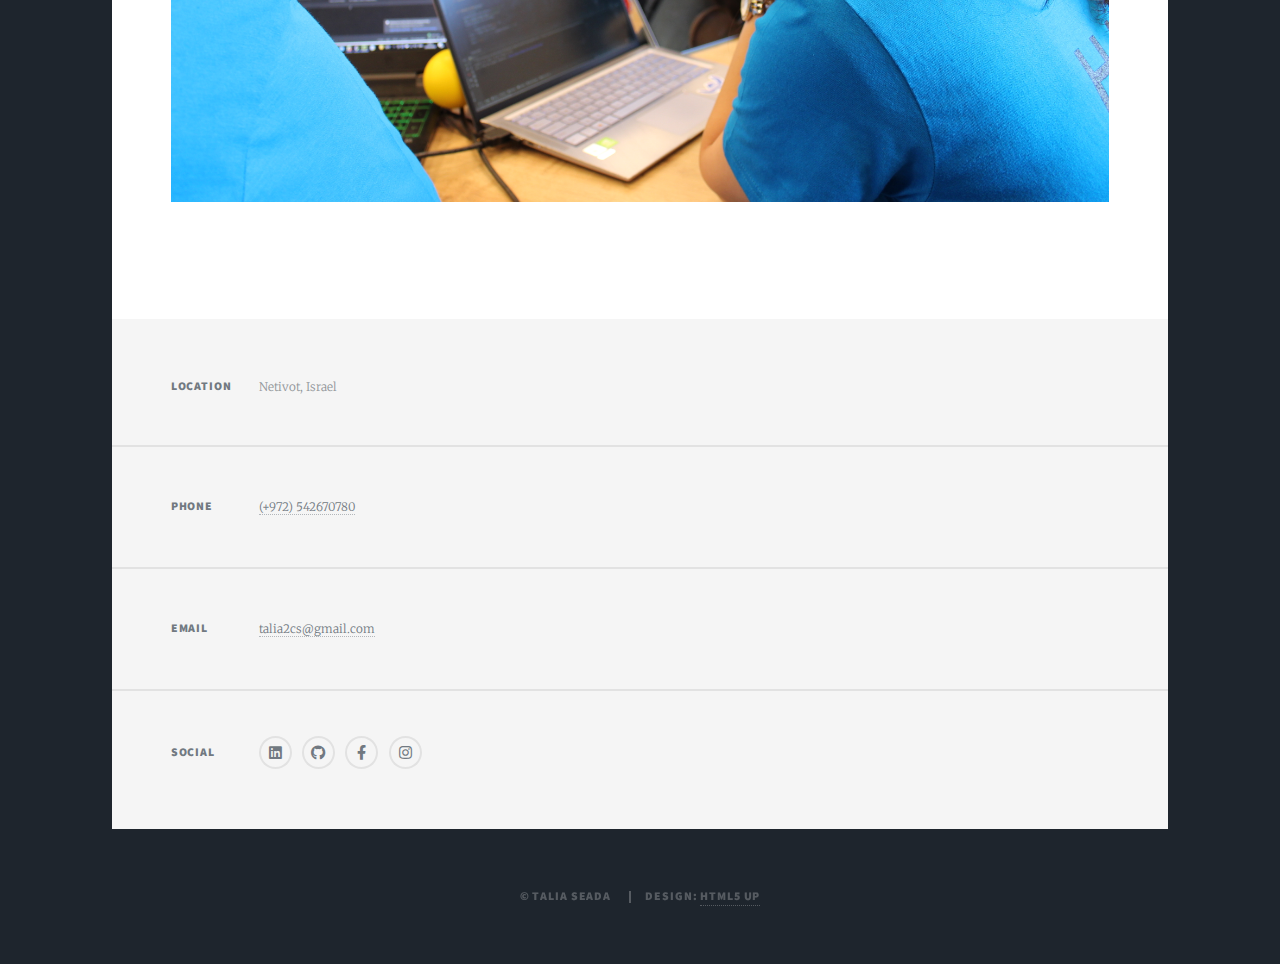
==== commit 88449d38: "update volunteering" ====
--- a/aboutMe.html
+++ b/aboutMe.html
@@ -89,8 +89,9 @@
               in Computer Science and Data Science. Formerly worked as a
               Research Assistant and Teaching Assistant for Databases at Ariel
               University. I am passionate about data science, with a strong
-              focus on Artificial Intelligence. I am actively seeking
-              opportunities in the data science field.
+              focus on Artificial Intelligence. I actively volunteer in the Code for Israel community, 
+              contributing to tech-driven social impact projects. 
+              I am actively seeking opportunities in the data science field.
             </p>
             <p>A native <b>Hebrew</b> speaker and Fluent in <b>English</b>.</p>
 
